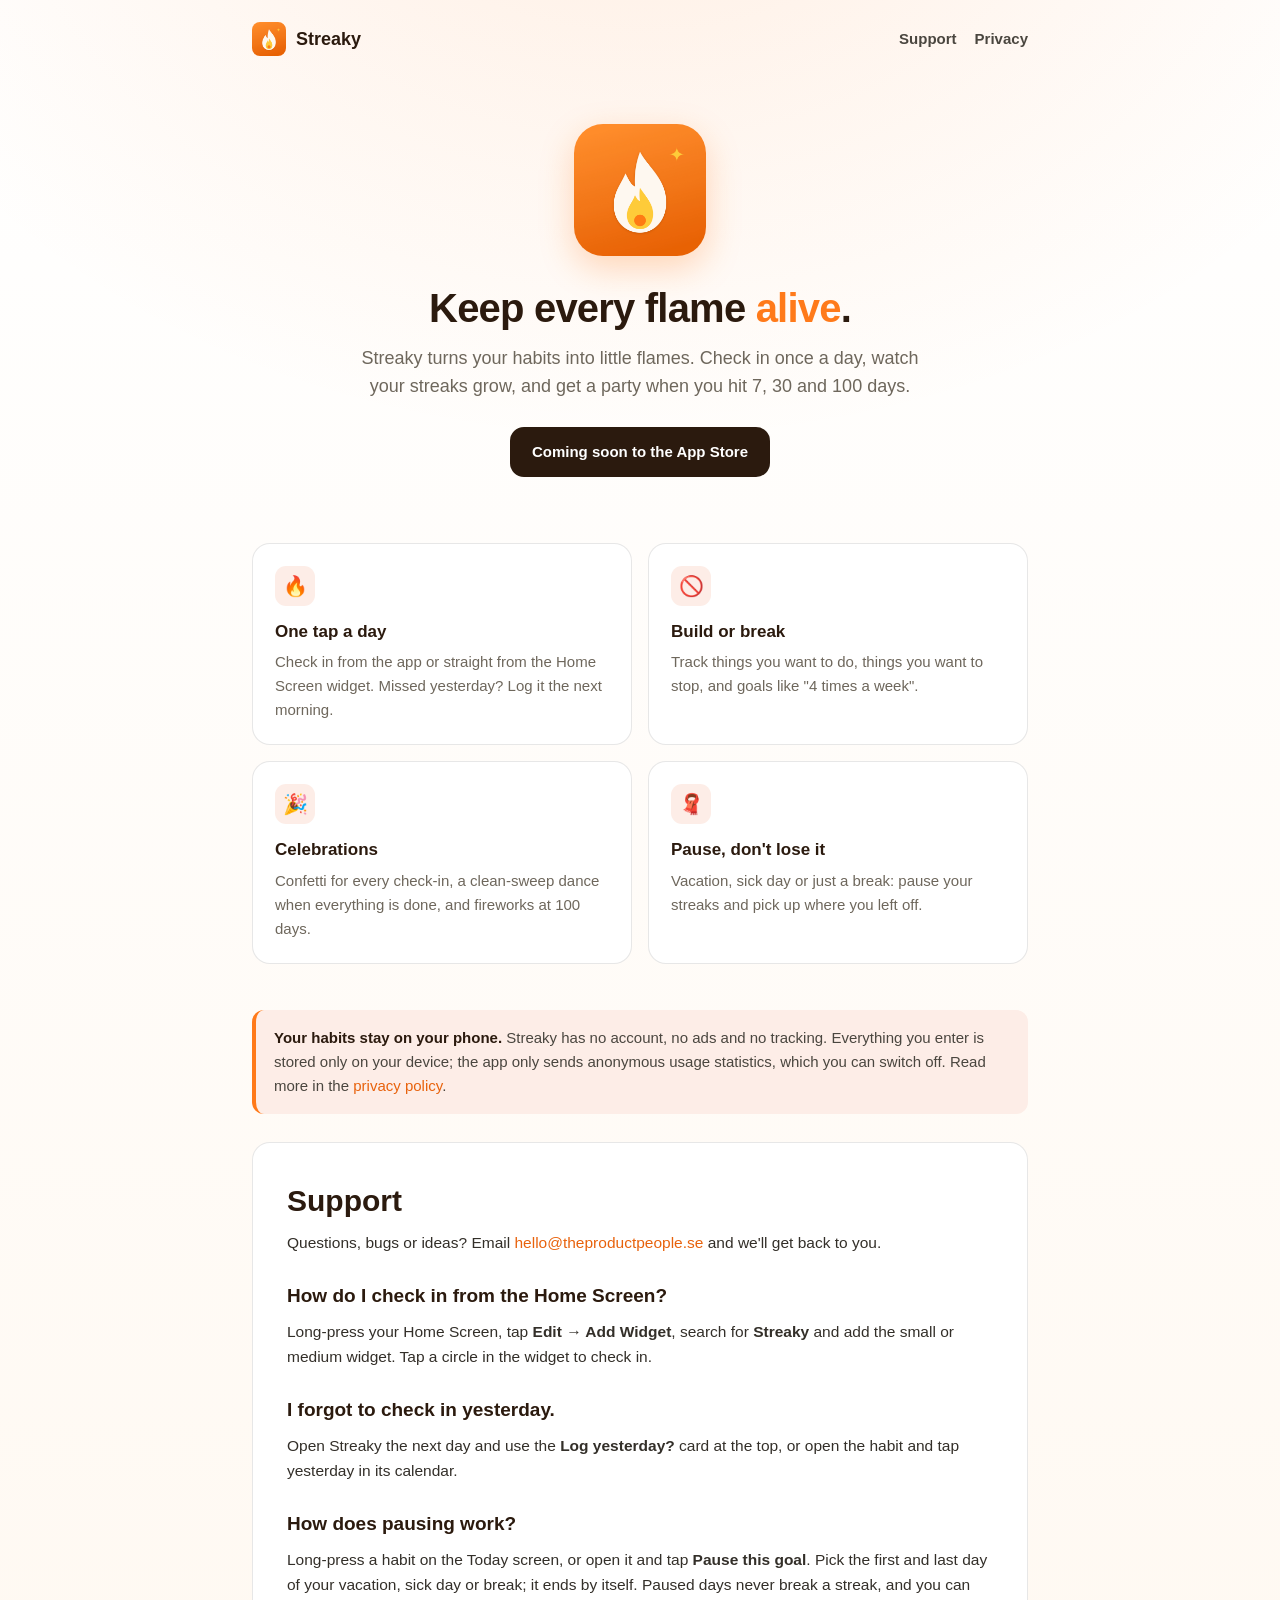
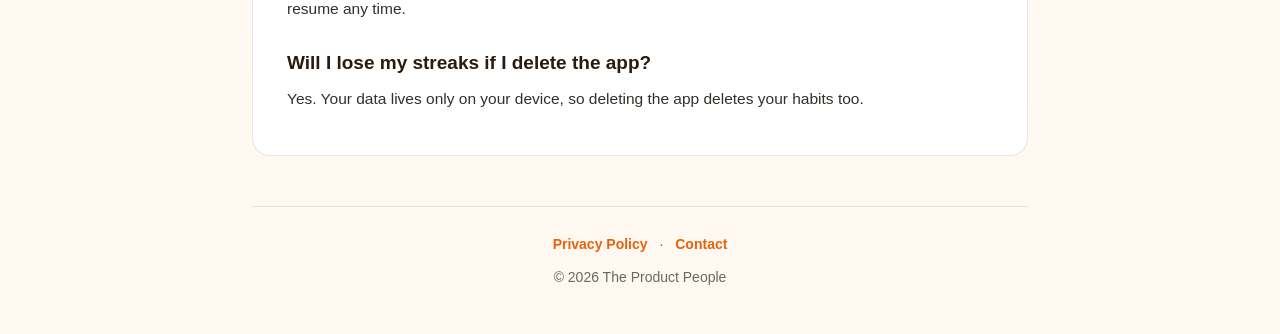
==== index.html @ 3d56a7f8 "Privacy policy 1.1: anonymous usage statistics (PostHog EU, opt-out); dated pauses in support FAQ" ====
<!DOCTYPE html>
<html lang="en">
<head>
<meta charset="UTF-8" />
<meta name="viewport" content="width=device-width, initial-scale=1.0" />
<title>Streaky — Getting stuff done!</title>
<meta name="description" content="Streaky is a cheerful habit tracker. Keep a flame alive for every habit, celebrate milestones, and pause without losing your streak." />
<link rel="stylesheet" href="styles.css" />
</head>
<body>
<div class="wrap">
  <header class="site">
    <div class="brand"><img src="assets/streaky-icon.png" alt="Streaky" />Streaky</div>
    <nav><a href="#support">Support</a><a href="privacy.html">Privacy</a></nav>
  </header>

  <section class="hero">
    <img class="logo" src="assets/streaky-icon.png" alt="Streaky app icon" />
    <h1>Keep every flame <span class="hero-accent">alive</span>.</h1>
    <p class="sub">Streaky turns your habits into little flames. Check in once a day, watch your streaks grow, and get a party when you hit 7, 30 and 100 days.</p>
    <div><span class="badge">Coming soon to the App Store</span></div>
  </section>

  <section class="features">
    <div class="card"><div class="ic">🔥</div><h3>One tap a day</h3><p>Check in from the app or straight from the Home Screen widget. Missed yesterday? Log it the next morning.</p></div>
    <div class="card"><div class="ic">🚫</div><h3>Build or break</h3><p>Track things you want to do, things you want to stop, and goals like "4 times a week".</p></div>
    <div class="card"><div class="ic">🎉</div><h3>Celebrations</h3><p>Confetti for every check-in, a clean-sweep dance when everything is done, and fireworks at 100 days.</p></div>
    <div class="card"><div class="ic">🧣</div><h3>Pause, don't lose it</h3><p>Vacation, sick day or just a break: pause your streaks and pick up where you left off.</p></div>
  </section>

  <div class="note">
    <b>Your habits stay on your phone.</b> Streaky has no account, no ads and no tracking. Everything you enter is stored only on your device; the app only sends anonymous usage statistics, which you can switch off. Read more in the <a href="privacy.html">privacy policy</a>.
  </div>

  <section class="doc" id="support">
    <h1>Support</h1>
    <p>Questions, bugs or ideas? Email <a href="mailto:hello@theproductpeople.se?subject=Streaky">hello@theproductpeople.se</a> and we'll get back to you.</p>
    <h2>How do I check in from the Home Screen?</h2>
    <p>Long-press your Home Screen, tap <b>Edit → Add Widget</b>, search for <b>Streaky</b> and add the small or medium widget. Tap a circle in the widget to check in.</p>
    <h2>I forgot to check in yesterday.</h2>
    <p>Open Streaky the next day and use the <b>Log yesterday?</b> card at the top, or open the habit and tap yesterday in its calendar.</p>
    <h2>How does pausing work?</h2>
    <p>Long-press a habit on the Today screen, or open it and tap <b>Pause this goal</b>. Pick the first and last day of your vacation, sick day or break; it ends by itself. Paused days never break a streak, and you can resume any time.</p>
    <h2>Will I lose my streaks if I delete the app?</h2>
    <p>Yes. Your data lives only on your device, so deleting the app deletes your habits too.</p>
  </section>

  <footer class="site">
    <div><a href="privacy.html">Privacy Policy</a> · <a href="mailto:hello@theproductpeople.se">Contact</a></div>
    <p style="margin-top:10px;">© 2026 The Product People</p>
  </footer>
</div>
</body>
</html>
---- styles.css ----
/* Streaky — landing + legal site. Brand palette from the app. */
:root{
  --ink:#2B1A0E; --ink-soft:#4A463F; --coral:#FF7A1A; --coral-deep:#E8620C;
  --coral-light:#FFC93C; --green:#2F8F63; --paper:#ffffff; --paper-2:#FFF8F0;
  --muted:#6E675C; --line:rgba(28,27,25,0.10);
}
*{margin:0;padding:0;box-sizing:border-box;}
html{scroll-behavior:smooth;}
body{
  font-family:-apple-system,BlinkMacSystemFont,"Segoe UI",Helvetica,Arial,sans-serif;
  color:var(--ink); line-height:1.6;
  background:
    radial-gradient(120% 60% at 50% -10%, rgba(255,122,26,0.13) 0%, rgba(255,122,26,0) 55%),
    linear-gradient(180deg,#ffffff 0%, var(--paper-2) 100%);
  -webkit-font-smoothing:antialiased;
}
.wrap{max-width:820px;margin:0 auto;padding:0 22px;}
a{color:var(--coral-deep);text-decoration:none;}
a:hover{text-decoration:underline;}

/* header */
header.site{display:flex;align-items:center;justify-content:space-between;padding:22px 0;}
.brand{display:flex;align-items:center;gap:10px;font-weight:800;color:var(--ink);font-size:18px;}
.brand img{width:34px;height:34px;border-radius:8px;}
nav a{margin-left:18px;font-weight:600;color:var(--ink-soft);font-size:15px;}

/* hero */
.hero{text-align:center;padding:46px 0 20px;}
.hero img.logo{width:132px;height:132px;border-radius:29px;margin-bottom:22px;
  box-shadow:0 12px 34px rgba(255,122,26,0.28);}
.hero h1{font-size:40px;line-height:1.1;letter-spacing:-0.02em;color:var(--ink);font-weight:800;}
.hero h1 .hero-accent{color:var(--coral);}
.hero p.sub{font-size:18px;color:var(--muted);margin-top:14px;max-width:560px;margin-left:auto;margin-right:auto;}
.badge{display:inline-block;margin-top:26px;padding:13px 22px;border-radius:14px;background:var(--ink);color:#fff;font-weight:700;font-size:15px;}

/* features */
.features{display:grid;grid-template-columns:1fr 1fr;gap:16px;margin:46px 0;}
.card{background:#fff;border:1px solid var(--line);border-radius:18px;padding:22px;}
.card .ic{width:40px;height:40px;border-radius:11px;display:flex;align-items:center;justify-content:center;font-size:20px;margin-bottom:12px;background:#FDEDE7;}
.card h3{font-size:17px;color:var(--ink);margin-bottom:5px;}
.card p{font-size:15px;color:var(--muted);}

/* callout */
.note{border-left:4px solid var(--coral);background:#FDEDE7;border-radius:12px;padding:16px 18px;margin:26px 0;font-size:15px;color:var(--ink-soft);}
.note b{color:var(--ink);}

/* legal doc */
.doc{background:#fff;border:1px solid var(--line);border-radius:18px;padding:34px;margin:28px 0 50px;}
.doc h1{font-size:30px;color:var(--ink);margin-bottom:6px;}
.doc .updated{color:var(--muted);font-size:14px;margin-bottom:22px;}
.doc h2{font-size:19px;color:var(--ink);margin:26px 0 8px;}
.doc p,.doc li{font-size:15.5px;color:#332F29;margin-bottom:10px;}
.doc ul{padding-left:20px;}
.doc .callout{border-left:4px solid var(--green);background:#EDF7F1;border-radius:10px;padding:14px 16px;margin:16px 0;color:#1C5C3E;}

/* footer */
footer.site{border-top:1px solid var(--line);padding:26px 0 46px;text-align:center;color:var(--muted);font-size:14px;}
footer.site a{margin:0 8px;font-weight:600;}

@media (max-width:640px){
  .features{grid-template-columns:1fr;}
  .hero h1{font-size:32px;}
}
@media (prefers-color-scheme:dark){
  :root{--paper-2:#1A1917;--ink:#F2EFE9;--ink-soft:#CFC8BC;--muted:#9A9287;--line:rgba(255,255,255,0.10);--coral-deep:#FF9270;}
  body{background:radial-gradient(120% 60% at 50% -10%, rgba(255,122,26,0.16) 0%, rgba(255,122,26,0) 55%),linear-gradient(180deg,#141312 0%, #1A1917 100%);}
  .card,.doc{background:#252320;}
  .card .ic{background:#3A302B;}
  .note{background:#33241F;color:#E8D8D0;}
  .brand,.hero h1,.card h3,.doc h1,.doc h2{color:#F2EFE9;}
  .doc p,.doc li{color:#DDD7CE;}
  .doc .callout{background:#15291F;color:#8FD9B2;}
}
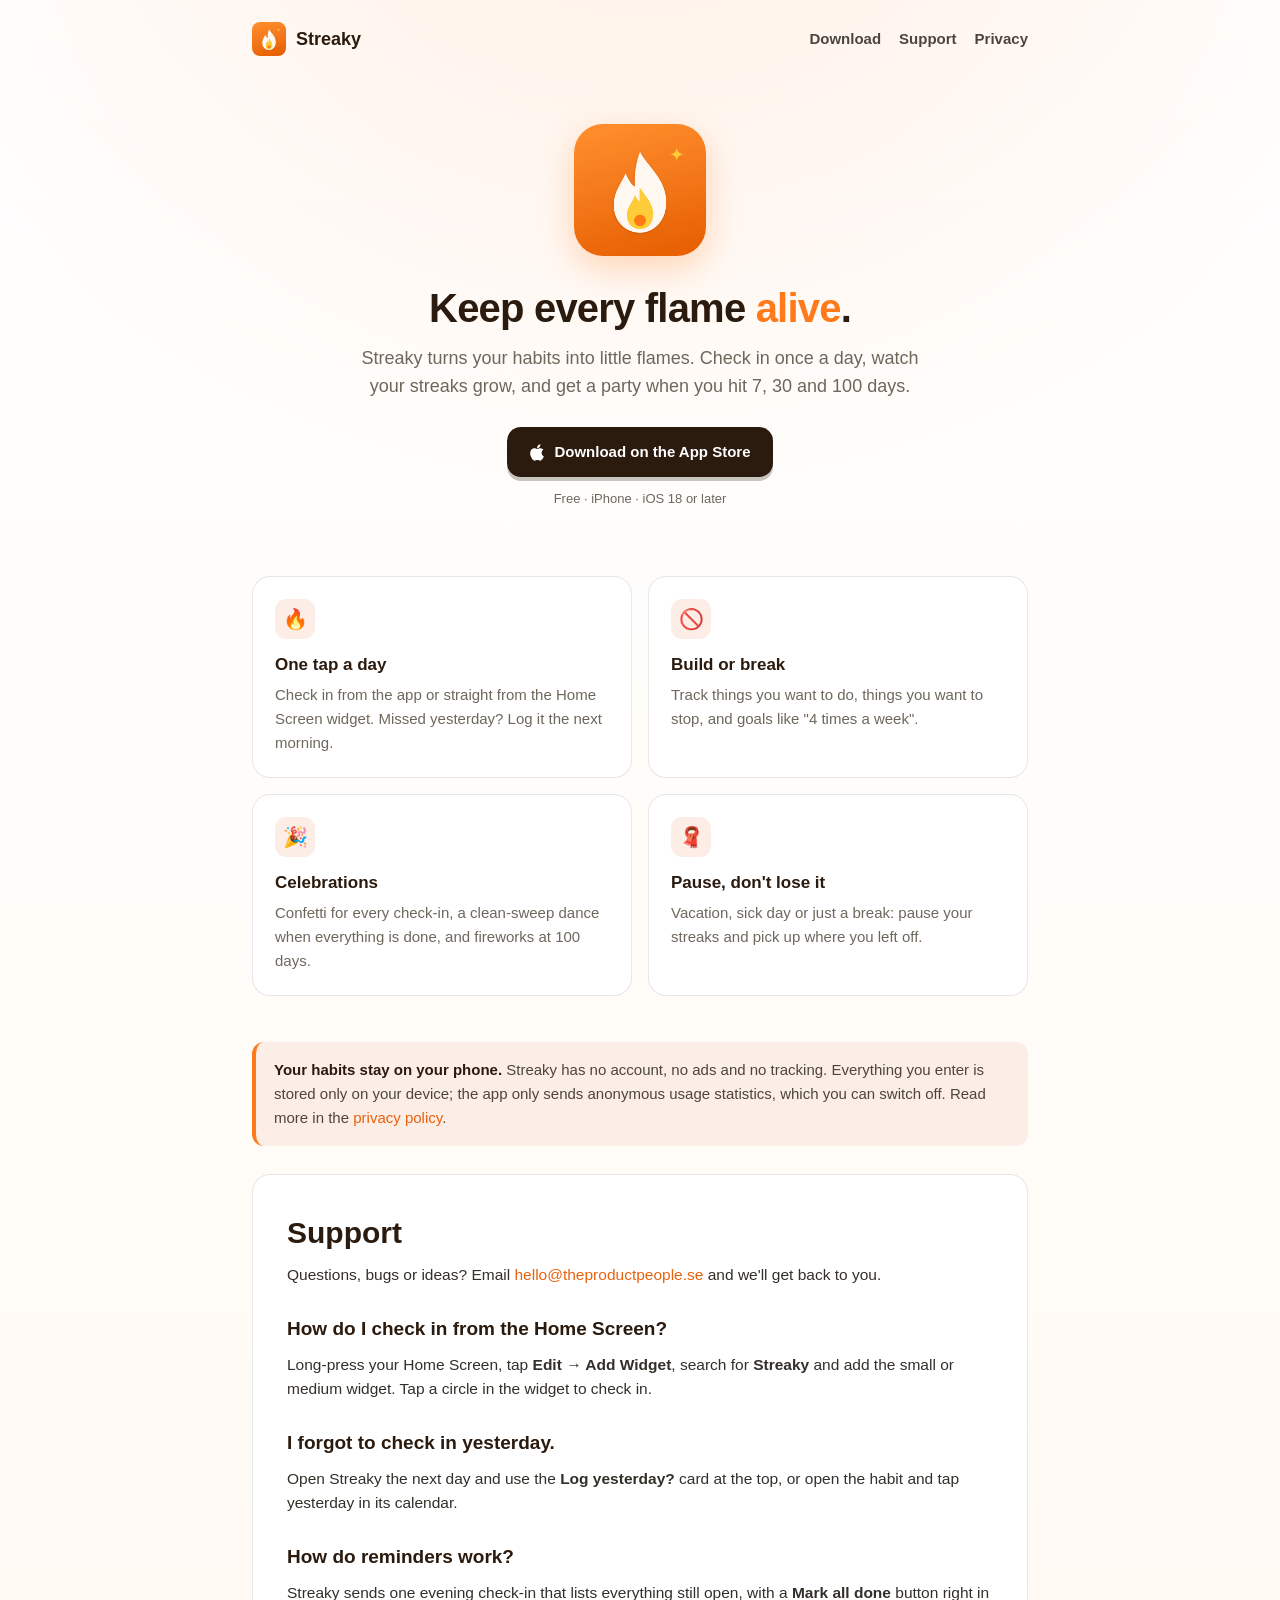
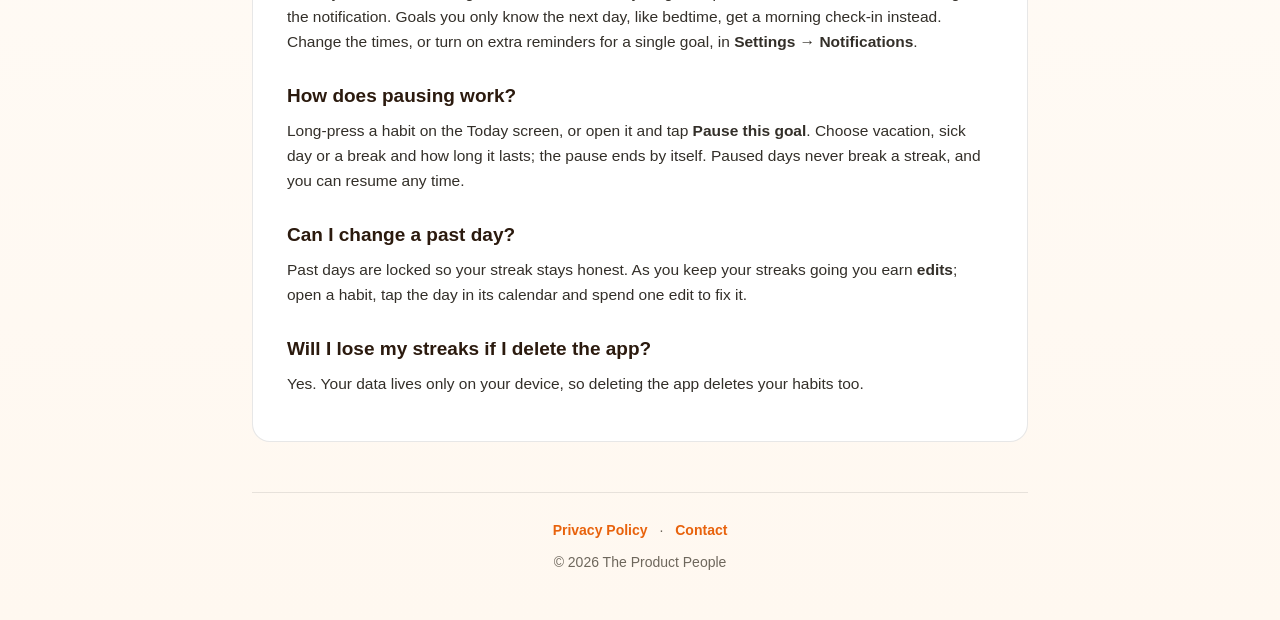
==== commit 5a13e582: "Streaky is live: App Store download button and smart banner; FAQ for reminders and past-day edits Co" ====
--- a/index.html
+++ b/index.html
@@ -5,20 +5,22 @@
 <meta name="viewport" content="width=device-width, initial-scale=1.0" />
 <title>Streaky — Getting stuff done!</title>
 <meta name="description" content="Streaky is a cheerful habit tracker. Keep a flame alive for every habit, celebrate milestones, and pause without losing your streak." />
+<meta name="apple-itunes-app" content="app-id=6815227488" />
 <link rel="stylesheet" href="styles.css" />
 </head>
 <body>
 <div class="wrap">
   <header class="site">
     <div class="brand"><img src="assets/streaky-icon.png" alt="Streaky" />Streaky</div>
-    <nav><a href="#support">Support</a><a href="privacy.html">Privacy</a></nav>
+    <nav><a href="https://apps.apple.com/app/id6815227488">Download</a><a href="#support">Support</a><a href="privacy.html">Privacy</a></nav>
   </header>
 
   <section class="hero">
     <img class="logo" src="assets/streaky-icon.png" alt="Streaky app icon" />
     <h1>Keep every flame <span class="hero-accent">alive</span>.</h1>
     <p class="sub">Streaky turns your habits into little flames. Check in once a day, watch your streaks grow, and get a party when you hit 7, 30 and 100 days.</p>
-    <div><span class="badge">Coming soon to the App Store</span></div>
+    <div><a class="badge" href="https://apps.apple.com/app/id6815227488"><span class="apple"></span>Download on the App Store</a></div>
+    <p class="fine">Free · iPhone · iOS 18 or later</p>
   </section>
 
   <section class="features">
@@ -39,8 +41,12 @@
     <p>Long-press your Home Screen, tap <b>Edit → Add Widget</b>, search for <b>Streaky</b> and add the small or medium widget. Tap a circle in the widget to check in.</p>
     <h2>I forgot to check in yesterday.</h2>
     <p>Open Streaky the next day and use the <b>Log yesterday?</b> card at the top, or open the habit and tap yesterday in its calendar.</p>
+    <h2>How do reminders work?</h2>
+    <p>Streaky sends one evening check-in that lists everything still open, with a <b>Mark all done</b> button right in the notification. Goals you only know the next day, like bedtime, get a morning check-in instead. Change the times, or turn on extra reminders for a single goal, in <b>Settings → Notifications</b>.</p>
     <h2>How does pausing work?</h2>
-    <p>Long-press a habit on the Today screen, or open it and tap <b>Pause this goal</b>. Pick the first and last day of your vacation, sick day or break; it ends by itself. Paused days never break a streak, and you can resume any time.</p>
+    <p>Long-press a habit on the Today screen, or open it and tap <b>Pause this goal</b>. Choose vacation, sick day or a break and how long it lasts; the pause ends by itself. Paused days never break a streak, and you can resume any time.</p>
+    <h2>Can I change a past day?</h2>
+    <p>Past days are locked so your streak stays honest. As you keep your streaks going you earn <b>edits</b>; open a habit, tap the day in its calendar and spend one edit to fix it.</p>
     <h2>Will I lose my streaks if I delete the app?</h2>
     <p>Yes. Your data lives only on your device, so deleting the app deletes your habits too.</p>
   </section>
--- a/styles.css
+++ b/styles.css
@@ -31,7 +31,11 @@
 .hero h1{font-size:40px;line-height:1.1;letter-spacing:-0.02em;color:var(--ink);font-weight:800;}
 .hero h1 .hero-accent{color:var(--coral);}
 .hero p.sub{font-size:18px;color:var(--muted);margin-top:14px;max-width:560px;margin-left:auto;margin-right:auto;}
-.badge{display:inline-block;margin-top:26px;padding:13px 22px;border-radius:14px;background:var(--ink);color:#fff;font-weight:700;font-size:15px;}
+.badge{display:inline-flex;align-items:center;gap:9px;margin-top:26px;padding:13px 22px;border-radius:14px;background:var(--ink);color:#fff;font-weight:700;font-size:15px;text-decoration:none;box-shadow:0 4px 0 rgba(43,26,14,.25);transition:transform .08s,box-shadow .08s;}
+a.badge:hover{color:#fff;transform:translateY(-1px);}
+a.badge:active{transform:translateY(4px);box-shadow:0 0 0 rgba(43,26,14,.25);}
+.badge .apple{width:16px;height:19px;background:#fff;-webkit-mask:url("data:image/svg+xml,%3Csvg xmlns='http://www.w3.org/2000/svg' viewBox='0 0 384 512'%3E%3Cpath d='M318.7 268.7c-.2-36.7 16.4-64.4 50-84.8-18.8-26.9-47.2-41.7-84.7-44.6-35.5-2.8-74.3 20.7-88.5 20.7-15 0-49.4-19.7-76.4-19.7C63.3 141.2 4 184.8 4 273.5q0 39.3 14.4 81.2c12.8 36.7 59 126.7 107.2 125.2 25.2-.6 43-17.9 75.8-17.9 31.8 0 48.3 17.9 76.4 17.9 48.6-.7 90.4-82.5 102.6-119.3-65.2-30.7-61.7-90-61.7-91.9zm-56.6-164.2c27.3-32.4 24.8-61.9 24-72.5-24.1 1.4-52 16.4-67.9 34.9-17.5 19.8-27.8 44.3-25.6 71.9 26.1 2 49.9-11.4 69.5-34.3z'/%3E%3C/svg%3E") center/contain no-repeat;mask:url("data:image/svg+xml,%3Csvg xmlns='http://www.w3.org/2000/svg' viewBox='0 0 384 512'%3E%3Cpath d='M318.7 268.7c-.2-36.7 16.4-64.4 50-84.8-18.8-26.9-47.2-41.7-84.7-44.6-35.5-2.8-74.3 20.7-88.5 20.7-15 0-49.4-19.7-76.4-19.7C63.3 141.2 4 184.8 4 273.5q0 39.3 14.4 81.2c12.8 36.7 59 126.7 107.2 125.2 25.2-.6 43-17.9 75.8-17.9 31.8 0 48.3 17.9 76.4 17.9 48.6-.7 90.4-82.5 102.6-119.3-65.2-30.7-61.7-90-61.7-91.9zm-56.6-164.2c27.3-32.4 24.8-61.9 24-72.5-24.1 1.4-52 16.4-67.9 34.9-17.5 19.8-27.8 44.3-25.6 71.9 26.1 2 49.9-11.4 69.5-34.3z'/%3E%3C/svg%3E") center/contain no-repeat;}
+.fine{margin-top:12px;font-size:13px;color:var(--muted, #8A7563);}
 
 /* features */
 .features{display:grid;grid-template-columns:1fr 1fr;gap:16px;margin:46px 0;}
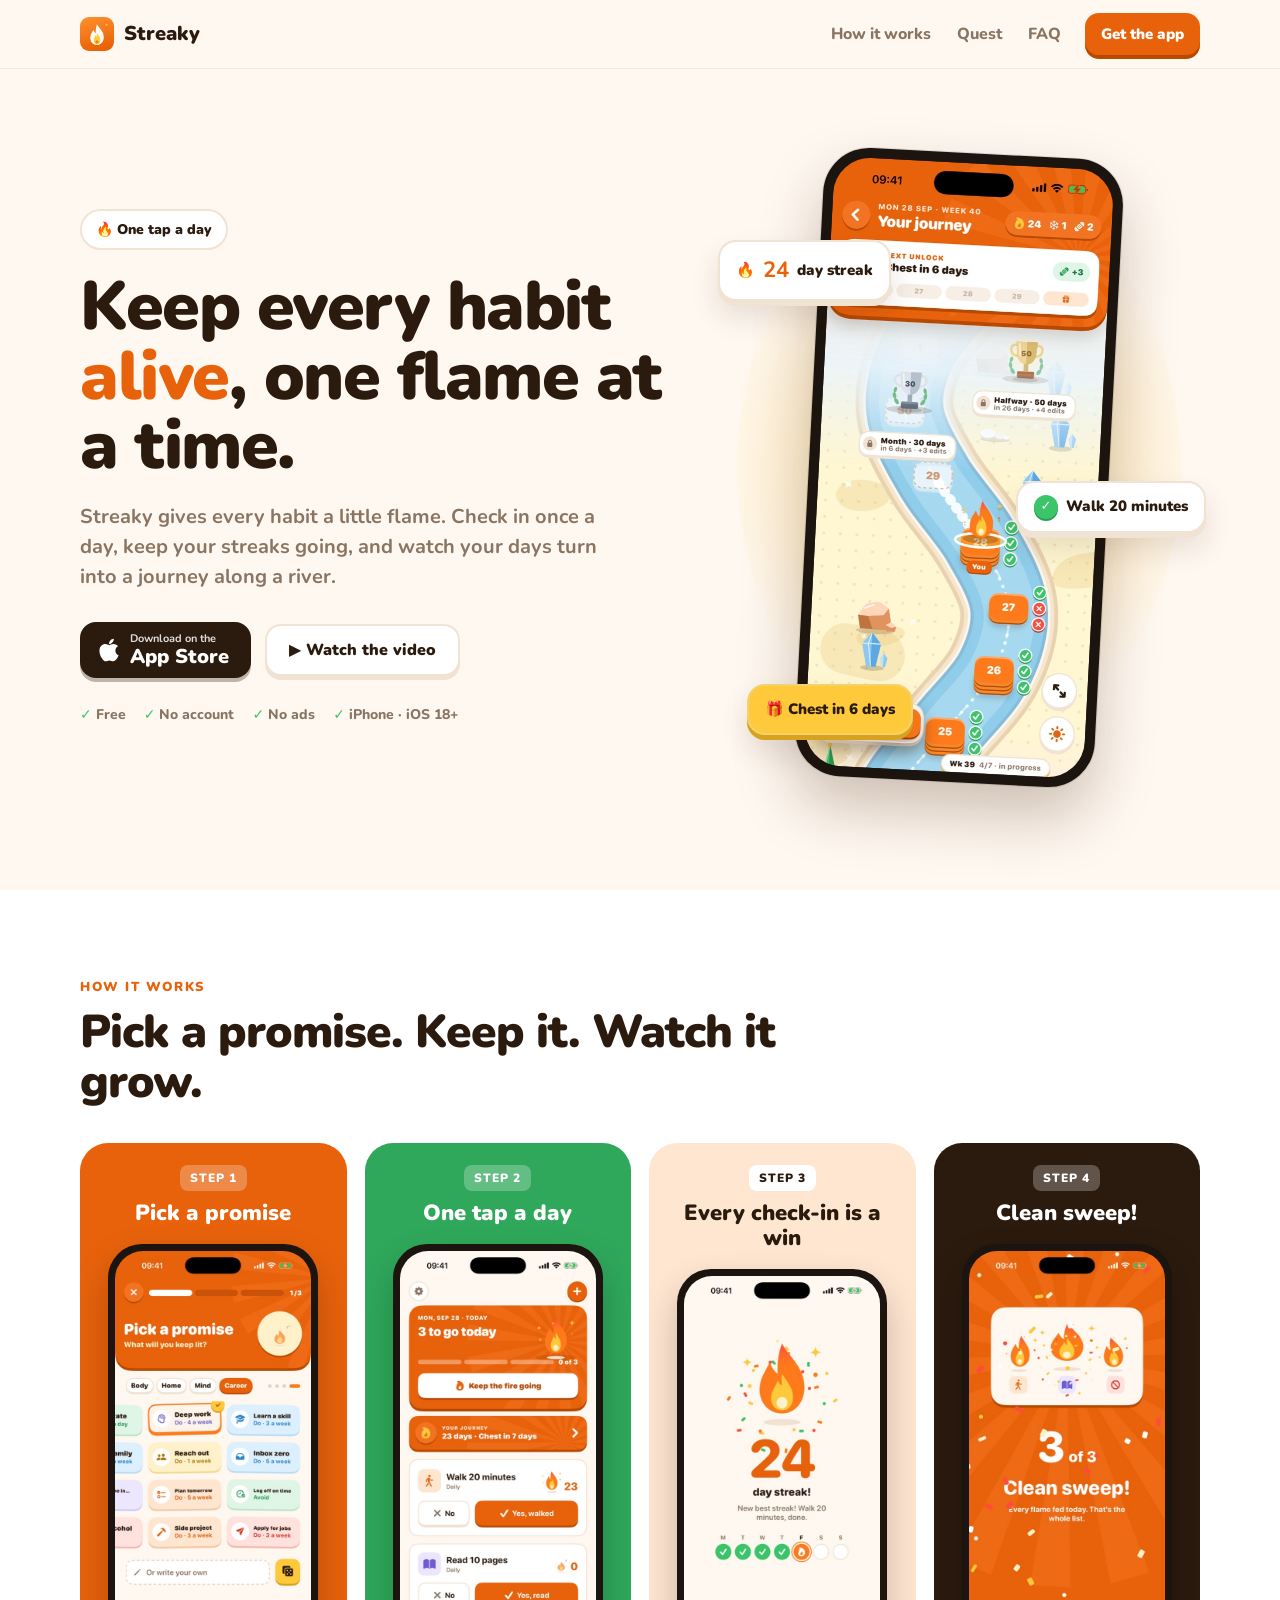
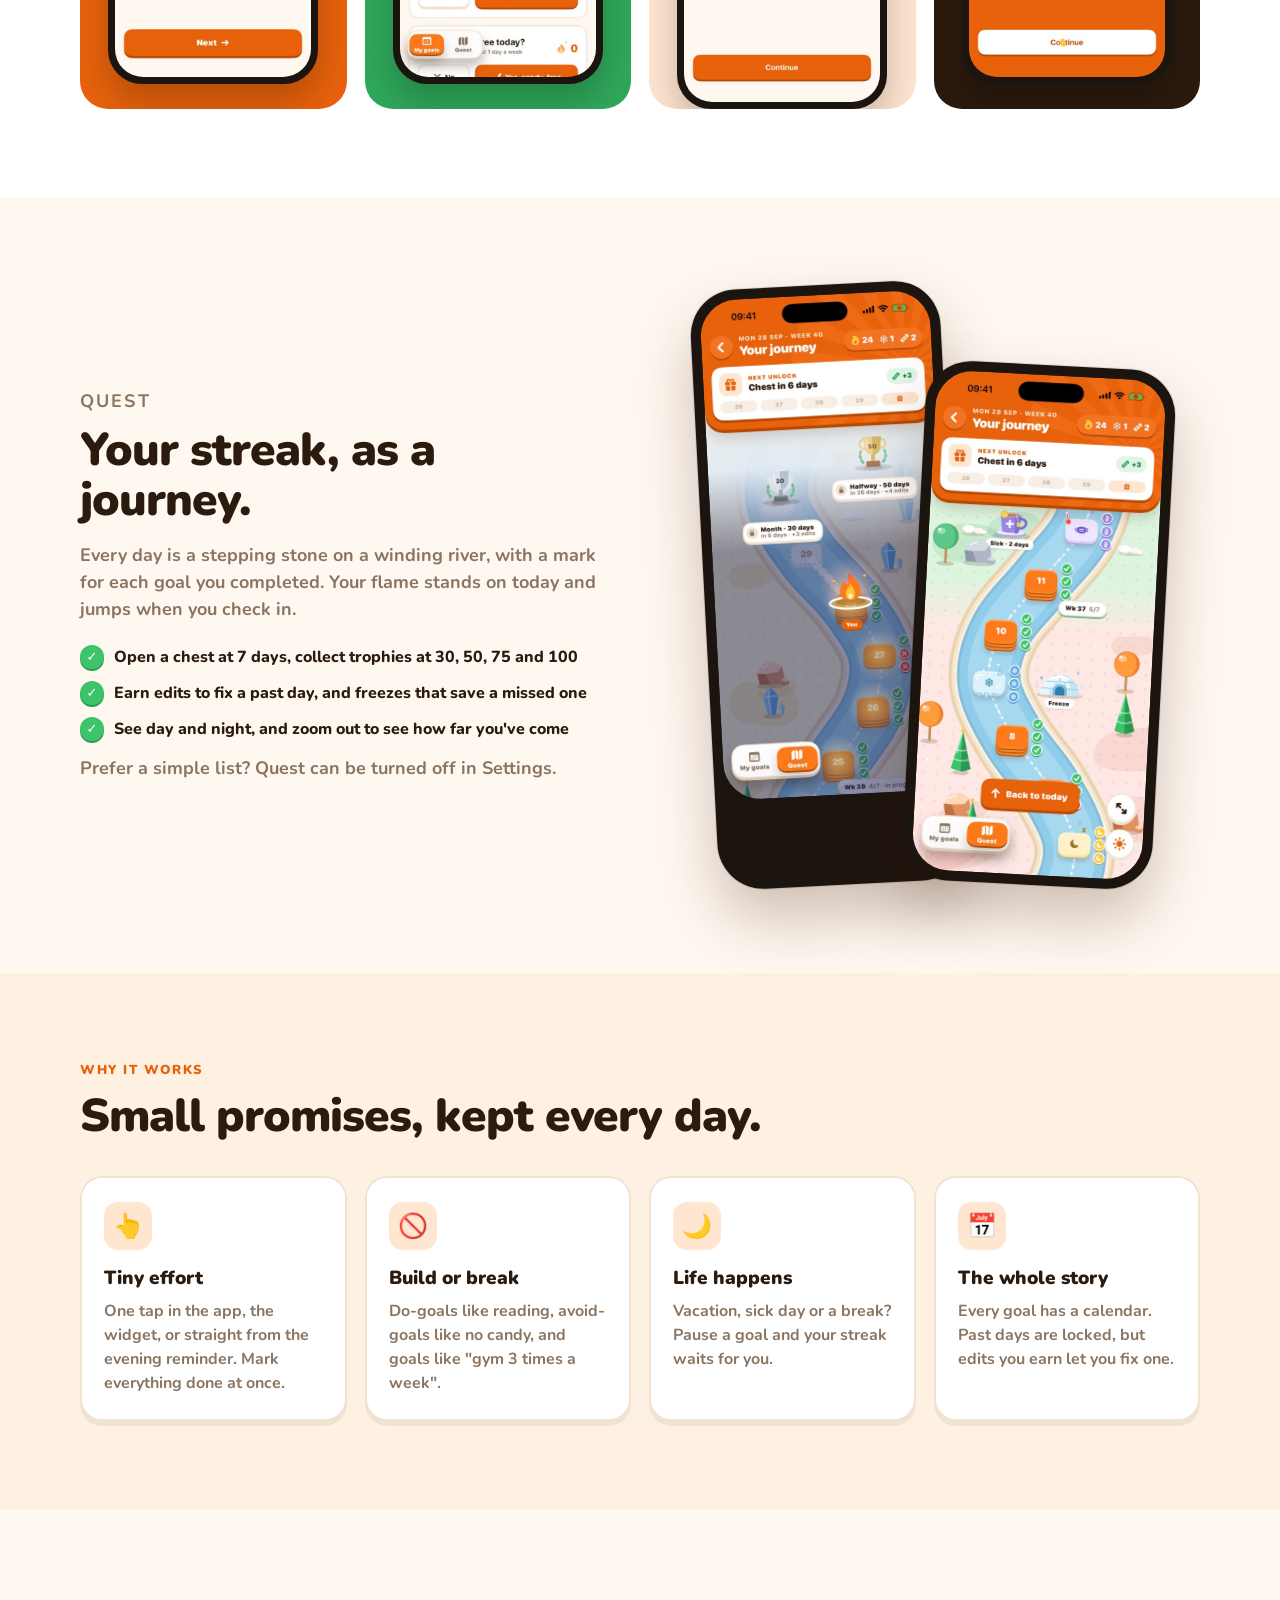
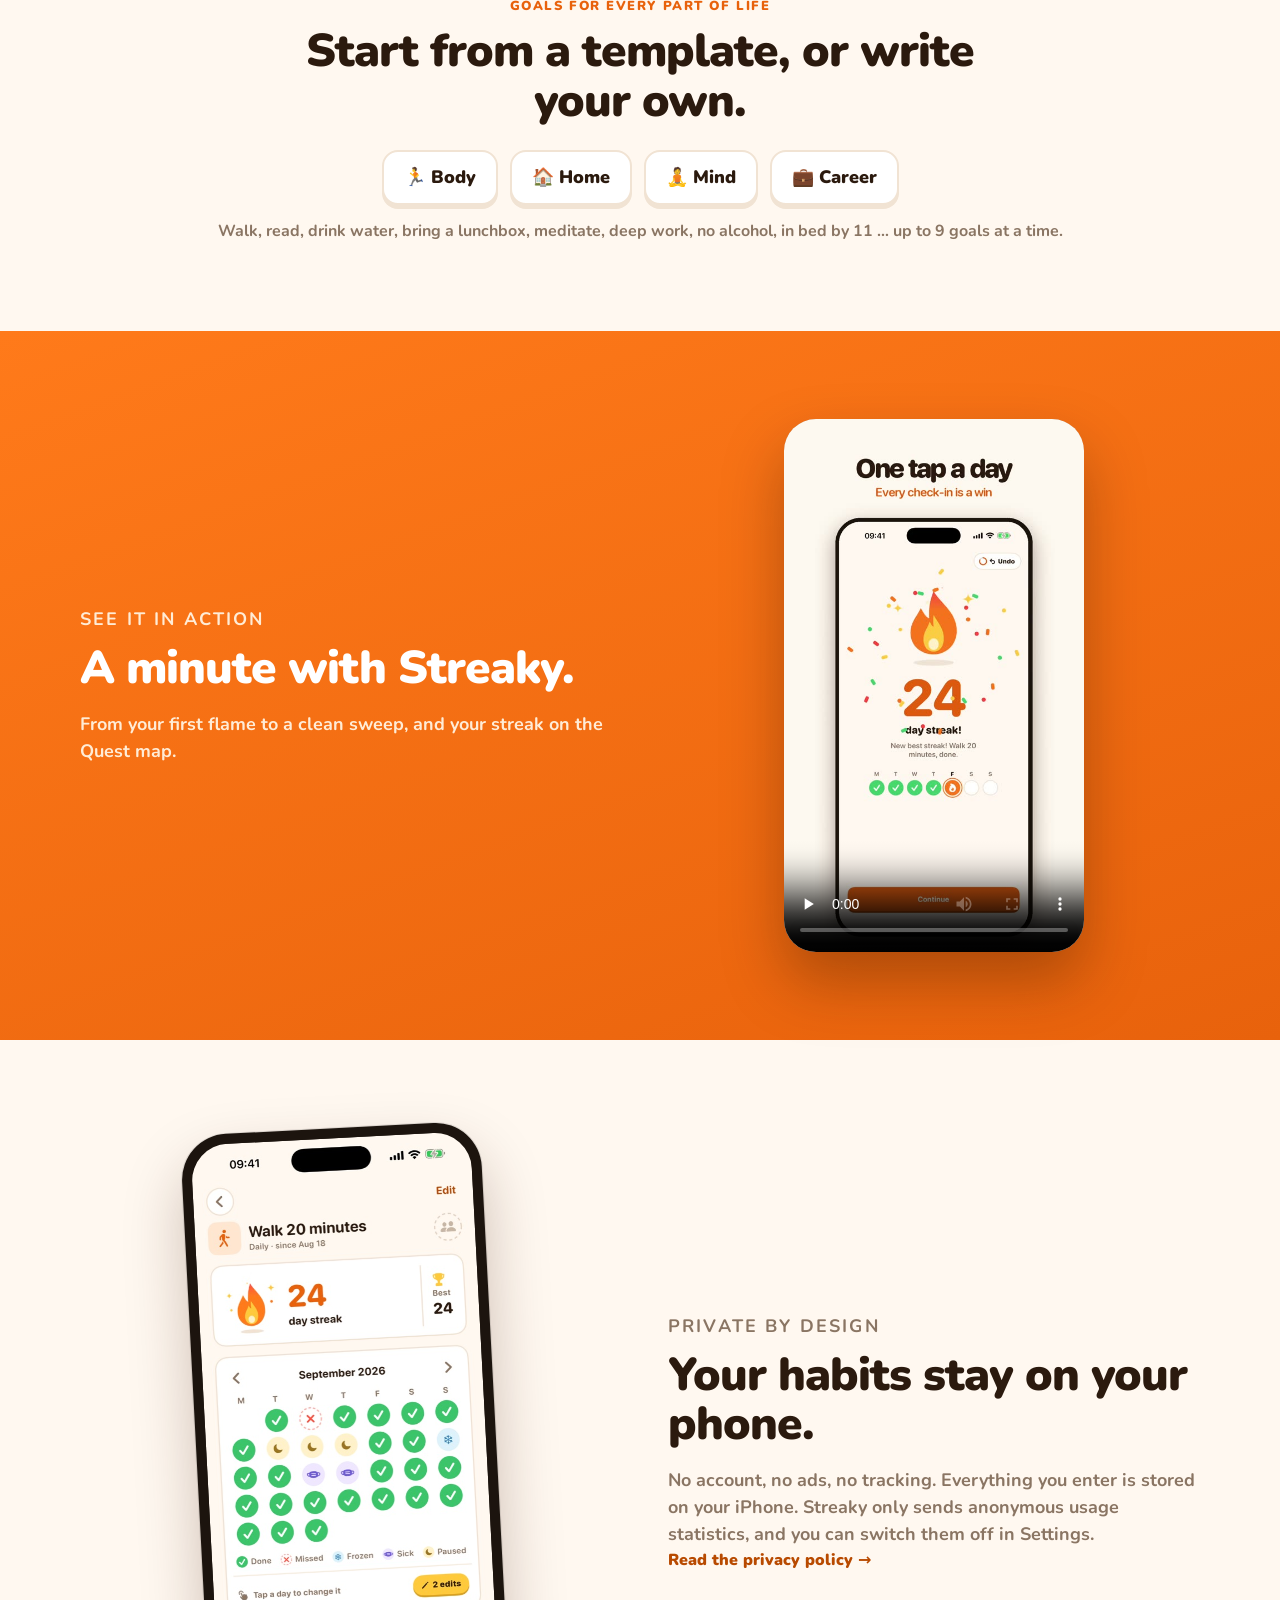
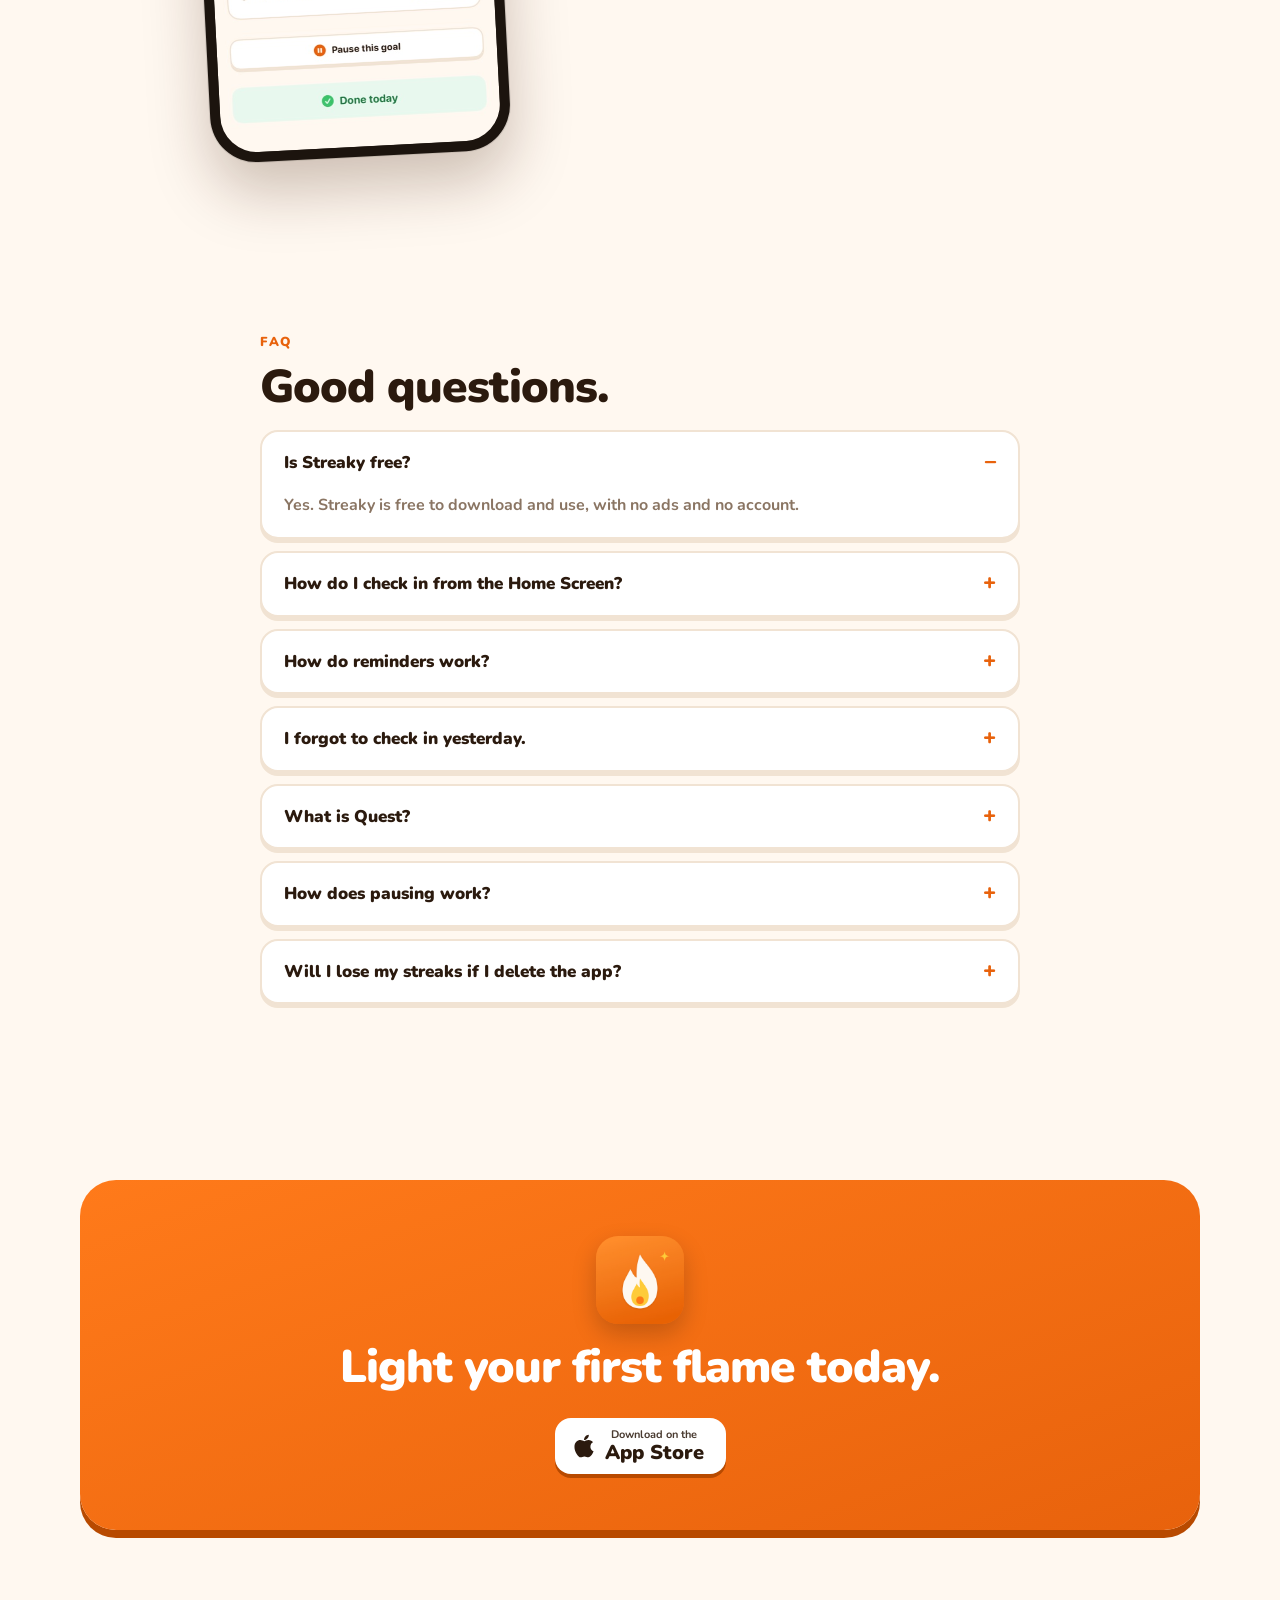
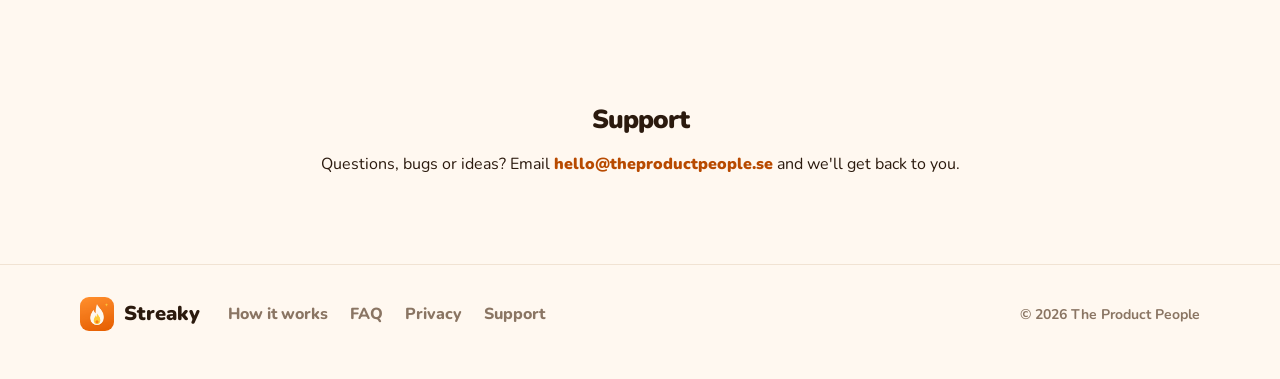
==== commit 1c41a321: "New landing page: hero, how it works, Quest, why, categories, video, FAQ, support Co-Authored-By: Cl" ====
--- a/index.html
+++ b/index.html
@@ -3,58 +3,196 @@
 <head>
 <meta charset="UTF-8" />
 <meta name="viewport" content="width=device-width, initial-scale=1.0" />
-<title>Streaky — Getting stuff done!</title>
-<meta name="description" content="Streaky is a cheerful habit tracker. Keep a flame alive for every habit, celebrate milestones, and pause without losing your streak." />
+<title>Streaky — Keep every flame alive</title>
+<meta name="description" content="Streaky is a cheerful habit tracker. Give every habit a little flame, check in once a day, and watch your streak grow into a quest." />
 <meta name="apple-itunes-app" content="app-id=6815227488" />
-<link rel="stylesheet" href="styles.css" />
+<meta property="og:title" content="Streaky — Keep every flame alive" />
+<meta property="og:description" content="Give every habit a little flame. One tap a day, and your streak becomes a quest." />
+<meta property="og:image" content="assets/shots/quest.jpg" />
+<link rel="icon" href="assets/streaky-icon.png" />
+<link rel="preconnect" href="https://fonts.googleapis.com" />
+<link rel="stylesheet" href="https://fonts.googleapis.com/css2?family=Nunito:wght@600;700;800;900&display=swap" />
+<link rel="stylesheet" href="landing.css" />
 </head>
 <body>
-<div class="wrap">
-  <header class="site">
-    <div class="brand"><img src="assets/streaky-icon.png" alt="Streaky" />Streaky</div>
-    <nav><a href="https://apps.apple.com/app/id6815227488">Download</a><a href="#support">Support</a><a href="privacy.html">Privacy</a></nav>
-  </header>
 
-  <section class="hero">
-    <img class="logo" src="assets/streaky-icon.png" alt="Streaky app icon" />
-    <h1>Keep every flame <span class="hero-accent">alive</span>.</h1>
-    <p class="sub">Streaky turns your habits into little flames. Check in once a day, watch your streaks grow, and get a party when you hit 7, 30 and 100 days.</p>
-    <div><a class="badge" href="https://apps.apple.com/app/id6815227488"><span class="apple"></span>Download on the App Store</a></div>
-    <p class="fine">Free · iPhone · iOS 18 or later</p>
+<header class="nav">
+  <div class="wrap nav-row">
+    <a class="brand" href="#top"><img src="assets/streaky-icon.png" alt="" />Streaky</a>
+    <nav class="links">
+      <a href="#how">How it works</a>
+      <a href="#quest">Quest</a>
+      <a href="#faq">FAQ</a>
+    </nav>
+    <a class="btn btn-small" href="https://apps.apple.com/app/id6815227488">Get the app</a>
+  </div>
+</header>
+
+<main id="top">
+
+  <!-- Hero -->
+  <section class="hero wrap">
+    <div class="hero-copy">
+      <span class="pill">🔥 One tap a day</span>
+      <h1>Keep every habit <span class="accent">alive</span>, one flame at a time.</h1>
+      <p class="lead">Streaky gives every habit a little flame. Check in once a day, keep your streaks going, and watch your days turn into a journey along a river.</p>
+      <div class="cta-row">
+        <a class="store" href="https://apps.apple.com/app/id6815227488" aria-label="Download on the App Store">
+          <span class="apple" aria-hidden="true"></span>
+          <span><small>Download on the</small>App Store</span>
+        </a>
+        <a class="btn btn-ghost" href="#video">▶ Watch the video</a>
+      </div>
+      <ul class="facts">
+        <li>Free</li><li>No account</li><li>No ads</li><li>iPhone · iOS 18+</li>
+      </ul>
+    </div>
+    <div class="hero-art">
+      <div class="phone tilt-r"><img src="assets/shots/quest.jpg" alt="The Quest map: every day is a stepping stone on a river" /></div>
+      <div class="float f1"><span class="fl">🔥</span><b>24</b> day streak</div>
+      <div class="float f2"><span class="dot ok">✓</span>Walk 20 minutes</div>
+      <div class="float f3">🎁 Chest in 6 days</div>
+    </div>
   </section>
 
-  <section class="features">
-    <div class="card"><div class="ic">🔥</div><h3>One tap a day</h3><p>Check in from the app or straight from the Home Screen widget. Missed yesterday? Log it the next morning.</p></div>
-    <div class="card"><div class="ic">🚫</div><h3>Build or break</h3><p>Track things you want to do, things you want to stop, and goals like "4 times a week".</p></div>
-    <div class="card"><div class="ic">🎉</div><h3>Celebrations</h3><p>Confetti for every check-in, a clean-sweep dance when everything is done, and fireworks at 100 days.</p></div>
-    <div class="card"><div class="ic">🧣</div><h3>Pause, don't lose it</h3><p>Vacation, sick day or just a break: pause your streaks and pick up where you left off.</p></div>
+  <!-- How it works -->
+  <section id="how" class="band">
+    <div class="wrap">
+      <p class="eyebrow">How it works</p>
+      <h2>Pick a promise. Keep it. Watch it grow.</h2>
+      <div class="cards4">
+        <article class="scard c-orange">
+          <span class="tag">Step 1</span>
+          <h3>Pick a promise</h3>
+          <div class="phone sm"><img src="assets/shots/create.jpg" alt="Creating a goal from templates" loading="lazy" /></div>
+        </article>
+        <article class="scard c-green">
+          <span class="tag">Step 2</span>
+          <h3>One tap a day</h3>
+          <div class="phone sm"><img src="assets/shots/home.jpg" alt="My goals with Yes and No buttons" loading="lazy" /></div>
+        </article>
+        <article class="scard c-cream">
+          <span class="tag">Step 3</span>
+          <h3>Every check-in is a win</h3>
+          <div class="phone sm"><img src="assets/shots/nice.jpg" alt="A 24-day streak celebration" loading="lazy" /></div>
+        </article>
+        <article class="scard c-ink">
+          <span class="tag">Step 4</span>
+          <h3>Clean sweep!</h3>
+          <div class="phone sm"><img src="assets/shots/sweep.jpg" alt="Clean sweep celebration when every goal is done" loading="lazy" /></div>
+        </article>
+      </div>
+    </div>
   </section>
 
-  <div class="note">
-    <b>Your habits stay on your phone.</b> Streaky has no account, no ads and no tracking. Everything you enter is stored only on your device; the app only sends anonymous usage statistics, which you can switch off. Read more in the <a href="privacy.html">privacy policy</a>.
-  </div>
-
-  <section class="doc" id="support">
-    <h1>Support</h1>
-    <p>Questions, bugs or ideas? Email <a href="mailto:hello@theproductpeople.se?subject=Streaky">hello@theproductpeople.se</a> and we'll get back to you.</p>
-    <h2>How do I check in from the Home Screen?</h2>
-    <p>Long-press your Home Screen, tap <b>Edit → Add Widget</b>, search for <b>Streaky</b> and add the small or medium widget. Tap a circle in the widget to check in.</p>
-    <h2>I forgot to check in yesterday.</h2>
-    <p>Open Streaky the next day and use the <b>Log yesterday?</b> card at the top, or open the habit and tap yesterday in its calendar.</p>
-    <h2>How do reminders work?</h2>
-    <p>Streaky sends one evening check-in that lists everything still open, with a <b>Mark all done</b> button right in the notification. Goals you only know the next day, like bedtime, get a morning check-in instead. Change the times, or turn on extra reminders for a single goal, in <b>Settings → Notifications</b>.</p>
-    <h2>How does pausing work?</h2>
-    <p>Long-press a habit on the Today screen, or open it and tap <b>Pause this goal</b>. Choose vacation, sick day or a break and how long it lasts; the pause ends by itself. Paused days never break a streak, and you can resume any time.</p>
-    <h2>Can I change a past day?</h2>
-    <p>Past days are locked so your streak stays honest. As you keep your streaks going you earn <b>edits</b>; open a habit, tap the day in its calendar and spend one edit to fix it.</p>
-    <h2>Will I lose my streaks if I delete the app?</h2>
-    <p>Yes. Your data lives only on your device, so deleting the app deletes your habits too.</p>
+  <!-- Quest -->
+  <section id="quest" class="wrap split">
+    <div class="split-copy">
+      <p class="eyebrow">Quest</p>
+      <h2>Your streak, as a journey.</h2>
+      <p>Every day is a stepping stone on a winding river, with a mark for each goal you completed. Your flame stands on today and jumps when you check in.</p>
+      <ul class="ticks">
+        <li>Open a chest at 7 days, collect trophies at 30, 50, 75 and 100</li>
+        <li>Earn edits to fix a past day, and freezes that save a missed one</li>
+        <li>See day and night, and zoom out to see how far you've come</li>
+      </ul>
+      <p class="muted">Prefer a simple list? Quest can be turned off in Settings.</p>
+    </div>
+    <div class="split-art duo">
+      <div class="phone tilt-l"><img src="assets/shots/night.jpg" alt="The Quest map at night with trophies on the horizon" loading="lazy" /></div>
+      <div class="phone tilt-r"><img src="assets/shots/rest.jpg" alt="Freeze, sick and pause days on the map" loading="lazy" /></div>
+    </div>
   </section>
 
-  <footer class="site">
-    <div><a href="privacy.html">Privacy Policy</a> · <a href="mailto:hello@theproductpeople.se">Contact</a></div>
-    <p style="margin-top:10px;">© 2026 The Product People</p>
-  </footer>
-</div>
+  <!-- Why -->
+  <section class="band band-cream">
+    <div class="wrap">
+      <p class="eyebrow">Why it works</p>
+      <h2>Small promises, kept every day.</h2>
+      <div class="why">
+        <div class="wcard"><div class="ic">👆</div><h3>Tiny effort</h3><p>One tap in the app, the widget, or straight from the evening reminder. Mark everything done at once.</p></div>
+        <div class="wcard"><div class="ic">🚫</div><h3>Build or break</h3><p>Do-goals like reading, avoid-goals like no candy, and goals like "gym 3 times a week".</p></div>
+        <div class="wcard"><div class="ic">🌙</div><h3>Life happens</h3><p>Vacation, sick day or a break? Pause a goal and your streak waits for you.</p></div>
+        <div class="wcard"><div class="ic">📅</div><h3>The whole story</h3><p>Every goal has a calendar. Past days are locked, but edits you earn let you fix one.</p></div>
+      </div>
+    </div>
+  </section>
+
+  <!-- Categories -->
+  <section class="wrap center">
+    <p class="eyebrow">Goals for every part of life</p>
+    <h2>Start from a template, or write your own.</h2>
+    <div class="chips">
+      <span class="chip">🏃 Body</span><span class="chip">🏠 Home</span><span class="chip">🧘 Mind</span><span class="chip">💼 Career</span>
+    </div>
+    <p class="muted">Walk, read, drink water, bring a lunchbox, meditate, deep work, no alcohol, in bed by 11 … up to 9 goals at a time.</p>
+  </section>
+
+  <!-- Video -->
+  <section id="video" class="band band-orange">
+    <div class="wrap split">
+      <div class="split-copy light">
+        <p class="eyebrow">See it in action</p>
+        <h2>A minute with Streaky.</h2>
+        <p>From your first flame to a clean sweep, and your streak on the Quest map.</p>
+      </div>
+      <div class="video-wrap">
+        <video src="assets/streaky-promo.mp4" poster="assets/promo-poster.jpg" controls playsinline preload="none"></video>
+      </div>
+    </div>
+  </section>
+
+  <!-- Detail -->
+  <section class="wrap split rev">
+    <div class="split-art">
+      <div class="phone tilt-l"><img src="assets/shots/detail.jpg" alt="A goal's calendar with done, frozen, sick and paused days" loading="lazy" /></div>
+    </div>
+    <div class="split-copy">
+      <p class="eyebrow">Private by design</p>
+      <h2>Your habits stay on your phone.</h2>
+      <p>No account, no ads, no tracking. Everything you enter is stored on your iPhone. Streaky only sends anonymous usage statistics, and you can switch them off in Settings.</p>
+      <a class="link" href="privacy.html">Read the privacy policy →</a>
+    </div>
+  </section>
+
+  <!-- FAQ -->
+  <section id="faq" class="wrap narrow">
+    <p class="eyebrow">FAQ</p>
+    <h2>Good questions.</h2>
+    <details open><summary>Is Streaky free?</summary><p>Yes. Streaky is free to download and use, with no ads and no account.</p></details>
+    <details><summary>How do I check in from the Home Screen?</summary><p>Long-press your Home Screen, tap <b>Edit → Add Widget</b>, search for <b>Streaky</b> and add the small or medium widget. Tap a circle in the widget to check in.</p></details>
+    <details><summary>How do reminders work?</summary><p>Streaky sends one evening check-in that lists everything still open, with a <b>Mark all done</b> button in the notification. Goals you only know the next day, like bedtime, get a morning check-in instead. Change the times in <b>Settings → Notifications</b>.</p></details>
+    <details><summary>I forgot to check in yesterday.</summary><p>Open Streaky and use the <b>Log yesterday?</b> card at the top. For older days, open the goal, tap the day in its calendar and spend an edit.</p></details>
+    <details><summary>What is Quest?</summary><p>A second view that shows your streak as a path of days along a river. Milestones give you edits and streak freezes. You can turn it off in <b>Settings → Quest</b>.</p></details>
+    <details><summary>How does pausing work?</summary><p>Long-press a goal, or open it and tap <b>Pause this goal</b>. Choose vacation, sick or a break and how long it lasts; the pause ends by itself. Paused days never break a streak.</p></details>
+    <details><summary>Will I lose my streaks if I delete the app?</summary><p>Yes. Your data lives only on your device, so deleting the app deletes your habits too.</p></details>
+  </section>
+
+  <!-- Final CTA -->
+  <section class="wrap">
+    <div class="final">
+      <img src="assets/streaky-icon.png" alt="" />
+      <h2>Light your first flame today.</h2>
+      <a class="store store-light" href="https://apps.apple.com/app/id6815227488" aria-label="Download on the App Store">
+        <span class="apple" aria-hidden="true"></span>
+        <span><small>Download on the</small>App Store</span>
+      </a>
+    </div>
+  </section>
+
+  <!-- Support -->
+  <section id="support" class="wrap narrow center">
+    <h2 class="h-small">Support</h2>
+    <p>Questions, bugs or ideas? Email <a class="link" href="mailto:hello@theproductpeople.se?subject=Streaky">hello@theproductpeople.se</a> and we'll get back to you.</p>
+  </section>
+</main>
+
+<footer class="foot">
+  <div class="wrap foot-row">
+    <a class="brand" href="#top"><img src="assets/streaky-icon.png" alt="" />Streaky</a>
+    <nav><a href="#how">How it works</a><a href="#faq">FAQ</a><a href="privacy.html">Privacy</a><a href="#support">Support</a></nav>
+    <p>© 2026 The Product People</p>
+  </div>
+</footer>
 </body>
 </html>
--- a/landing.css
+++ b/landing.css
@@ -0,0 +1,151 @@
+:root {
+  --flame: #FF7A1A; --deep: #E8620C; --edge: #B84A00; --sun: #FFC93C;
+  --cream: #FFF8F0; --peach: #FFE6D1; --ink: #2B1A0E; --muted: #8A7563; --line: #F1E3D3;
+  --green: #3CC46A; --green-edge: #2A9D55;
+}
+* { box-sizing: border-box; margin: 0; padding: 0; }
+html { scroll-behavior: smooth; }
+body { font-family: "SF Pro Rounded", ui-rounded, Nunito, system-ui, sans-serif; background: var(--cream); color: var(--ink);
+  -webkit-font-smoothing: antialiased; line-height: 1.5; overflow-x: hidden; }
+img { display: block; max-width: 100%; }
+a { color: inherit; text-decoration: none; }
+.wrap { width: min(1120px, 100% - 32px); margin-inline: auto; }
+.narrow { max-width: 760px; }
+.center { text-align: center; }
+section { padding: 88px 0; }
+h1 { font-size: clamp(40px, 6vw, 68px); line-height: 1.02; font-weight: 900; letter-spacing: -1.5px; }
+h2 { font-size: clamp(30px, 4vw, 46px); line-height: 1.08; font-weight: 900; letter-spacing: -1px; margin-bottom: 18px; }
+h3 { font-size: 19px; font-weight: 900; }
+.h-small { font-size: 26px; }
+.accent { color: var(--deep); }
+.eyebrow { font-size: 13px; font-weight: 900; letter-spacing: .12em; text-transform: uppercase; color: var(--deep); margin-bottom: 10px; }
+.muted { color: var(--muted); font-weight: 700; margin-top: 14px; }
+.link { color: var(--edge); font-weight: 900; }
+.link:hover { color: var(--deep); }
+
+/* nav */
+.nav { position: sticky; top: 0; z-index: 20; background: rgba(255, 248, 240, .86); backdrop-filter: blur(14px); border-bottom: 1px solid rgba(241, 227, 211, .7); }
+.nav-row { display: flex; align-items: center; gap: 24px; height: 68px; }
+.brand { display: flex; align-items: center; gap: 10px; font-weight: 900; font-size: 20px; }
+.brand img { width: 34px; height: 34px; border-radius: 9px; }
+.links { display: flex; gap: 26px; margin-left: auto; font-weight: 800; color: var(--muted); }
+.links a:hover { color: var(--ink); }
+
+/* buttons */
+.btn { display: inline-flex; align-items: center; gap: 8px; height: 52px; padding: 0 22px; border-radius: 16px; font-weight: 900; font-size: 16px;
+  background: var(--deep); color: #fff; box-shadow: 0 4px 0 var(--edge); transition: transform .08s, box-shadow .08s; }
+.btn:active { transform: translateY(4px); box-shadow: 0 0 0 var(--edge); }
+.btn-small { height: 42px; padding: 0 16px; border-radius: 14px; font-size: 15px; }
+.btn-ghost { background: #fff; color: var(--ink); border: 2px solid var(--line); box-shadow: 0 4px 0 var(--line); }
+.btn-ghost:active { box-shadow: 0 0 0 var(--line); }
+.store { display: inline-flex; align-items: center; gap: 10px; height: 56px; padding: 0 22px 0 18px; border-radius: 16px; background: var(--ink); color: #fff;
+  font-weight: 900; font-size: 20px; line-height: 1; box-shadow: 0 4px 0 rgba(43, 26, 14, .3); transition: transform .08s, box-shadow .08s; }
+.store small { display: block; font-size: 11px; font-weight: 700; opacity: .85; margin-bottom: 3px; }
+.store:active { transform: translateY(4px); box-shadow: none; }
+.store-light { background: #fff; color: var(--ink); box-shadow: 0 4px 0 var(--edge); }
+.store .apple { width: 22px; height: 26px; background: currentColor;
+  -webkit-mask: url("data:image/svg+xml,%3Csvg xmlns='http://www.w3.org/2000/svg' viewBox='0 0 384 512'%3E%3Cpath d='M318.7 268.7c-.2-36.7 16.4-64.4 50-84.8-18.8-26.9-47.2-41.7-84.7-44.6-35.5-2.8-74.3 20.7-88.5 20.7-15 0-49.4-19.7-76.4-19.7C63.3 141.2 4 184.8 4 273.5q0 39.3 14.4 81.2c12.8 36.7 59 126.7 107.2 125.2 25.2-.6 43-17.9 75.8-17.9 31.8 0 48.3 17.9 76.4 17.9 48.6-.7 90.4-82.5 102.6-119.3-65.2-30.7-61.7-90-61.7-91.9zm-56.6-164.2c27.3-32.4 24.8-61.9 24-72.5-24.1 1.4-52 16.4-67.9 34.9-17.5 19.8-27.8 44.3-25.6 71.9 26.1 2 49.9-11.4 69.5-34.3z'/%3E%3C/svg%3E") center/contain no-repeat;
+  mask: url("data:image/svg+xml,%3Csvg xmlns='http://www.w3.org/2000/svg' viewBox='0 0 384 512'%3E%3Cpath d='M318.7 268.7c-.2-36.7 16.4-64.4 50-84.8-18.8-26.9-47.2-41.7-84.7-44.6-35.5-2.8-74.3 20.7-88.5 20.7-15 0-49.4-19.7-76.4-19.7C63.3 141.2 4 184.8 4 273.5q0 39.3 14.4 81.2c12.8 36.7 59 126.7 107.2 125.2 25.2-.6 43-17.9 75.8-17.9 31.8 0 48.3 17.9 76.4 17.9 48.6-.7 90.4-82.5 102.6-119.3-65.2-30.7-61.7-90-61.7-91.9zm-56.6-164.2c27.3-32.4 24.8-61.9 24-72.5-24.1 1.4-52 16.4-67.9 34.9-17.5 19.8-27.8 44.3-25.6 71.9 26.1 2 49.9-11.4 69.5-34.3z'/%3E%3C/svg%3E") center/contain no-repeat; }
+
+/* hero */
+.hero { display: grid; grid-template-columns: 1.1fr .9fr; gap: 48px; align-items: center; padding: 64px 0 88px; }
+.pill { display: inline-block; padding: 8px 14px; border-radius: 999px; background: #fff; border: 2px solid var(--line); font-weight: 900; font-size: 14px; margin-bottom: 22px; }
+.lead { font-size: 20px; color: var(--muted); font-weight: 700; margin: 22px 0 30px; max-width: 540px; }
+.cta-row { display: flex; flex-wrap: wrap; gap: 14px; align-items: center; }
+.facts { display: flex; flex-wrap: wrap; gap: 8px 18px; list-style: none; margin-top: 26px; font-weight: 800; font-size: 14px; color: var(--muted); }
+.facts li::before { content: "✓ "; color: var(--green); font-weight: 900; }
+.hero-art { position: relative; display: flex; justify-content: center; padding: 20px 0; }
+.hero-art::before { content: ""; position: absolute; inset: 6% 4%; border-radius: 50%; background: radial-gradient(circle, #FFE3A0 0%, rgba(255, 227, 160, 0) 70%); }
+
+.phone { position: relative; width: 300px; border-radius: 46px; padding: 10px; background: #1c140e; box-shadow: 0 30px 60px rgba(60, 25, 0, .25), 0 0 0 1px rgba(0, 0, 0, .1); }
+.phone img { border-radius: 37px; width: 100%; }
+.phone.sm { width: 100%; max-width: 210px; border-radius: 34px; padding: 7px; margin: 18px auto 0; box-shadow: 0 18px 36px rgba(0, 0, 0, .22); }
+.phone.sm img { border-radius: 28px; }
+.tilt-r { transform: rotate(3deg); }
+.tilt-l { transform: rotate(-3deg); }
+.float { position: absolute; z-index: 2; display: flex; align-items: center; gap: 8px; padding: 12px 16px; border-radius: 18px; background: #fff; font-weight: 900; font-size: 15px;
+  box-shadow: 0 5px 0 var(--line), 0 16px 30px rgba(60, 25, 0, .12); border: 2px solid var(--line); animation: bob 3.2s ease-in-out infinite; }
+.float b { font-size: 22px; color: var(--deep); }
+.f1 { left: 0; top: 16%; }
+.f2 { right: -6px; top: 52%; animation-delay: -1.1s; }
+.f3 { left: 6%; bottom: 10%; animation-delay: -2.2s; background: var(--sun); border-color: #F2D26B; box-shadow: 0 5px 0 #D9A21E, 0 16px 30px rgba(60, 25, 0, .12); }
+.dot { display: inline-grid; place-items: center; width: 24px; height: 24px; border-radius: 50%; color: #fff; font-size: 13px; }
+.dot.ok { background: var(--green); box-shadow: 0 2px 0 var(--green-edge); }
+@keyframes bob { 50% { transform: translateY(-8px); } }
+
+/* bands */
+.band { background: #fff; }
+.band-cream { background: #FFF1E2; }
+.band-orange { background: linear-gradient(160deg, var(--flame), var(--deep)); color: #fff; }
+.band h2, .center h2 { max-width: 760px; }
+.center h2 { margin-inline: auto; }
+
+.cards4 { display: grid; grid-template-columns: repeat(4, 1fr); gap: 18px; margin-top: 36px; }
+.scard { border-radius: 28px; padding: 22px 16px 0; overflow: hidden; text-align: center; min-height: 470px; }
+.scard h3 { font-size: 22px; line-height: 1.15; margin-top: 10px; }
+.scard .tag { display: inline-block; padding: 4px 10px; border-radius: 8px; font-size: 12px; font-weight: 900; letter-spacing: .08em; text-transform: uppercase; background: rgba(255, 255, 255, .25); }
+.c-orange { background: var(--deep); color: #fff; }
+.c-green { background: #2FA85B; color: #fff; }
+.c-cream { background: var(--peach); color: var(--ink); }
+.c-cream .tag { background: #fff; }
+.c-ink { background: var(--ink); color: #fff; }
+
+.split { display: grid; grid-template-columns: 1fr 1fr; gap: 56px; align-items: center; }
+.split.rev .split-art { order: -1; }
+.split-copy p { font-size: 18px; color: var(--muted); font-weight: 700; }
+.split-copy.light .eyebrow, .split-copy.light p { color: #FFECD6; }
+.split-art { display: flex; justify-content: center; }
+.split-art.duo { gap: 0; }
+.split-art.duo .phone { width: 250px; }
+.split-art.duo .phone + .phone { margin-left: -40px; margin-top: 80px; }
+.ticks { list-style: none; margin-top: 22px; display: grid; gap: 12px; }
+.ticks li { position: relative; padding-left: 34px; font-weight: 800; }
+.ticks li::before { content: "✓"; position: absolute; left: 0; top: 0; width: 24px; height: 24px; border-radius: 50%; background: var(--green); color: #fff;
+  display: grid; place-items: center; font-size: 13px; box-shadow: 0 2px 0 var(--green-edge); }
+
+.why { display: grid; grid-template-columns: repeat(4, 1fr); gap: 18px; margin-top: 36px; }
+.wcard { background: #fff; border: 2px solid var(--line); box-shadow: 0 5px 0 var(--line); border-radius: 22px; padding: 24px 22px; }
+.wcard .ic { width: 48px; height: 48px; border-radius: 14px; background: var(--peach); display: grid; place-items: center; font-size: 24px; margin-bottom: 14px; }
+.wcard p { color: var(--muted); font-weight: 700; margin-top: 6px; }
+
+.chips { display: flex; flex-wrap: wrap; gap: 12px; justify-content: center; margin-top: 24px; }
+.chip { padding: 12px 20px; border-radius: 16px; background: #fff; border: 2px solid var(--line); box-shadow: 0 4px 0 var(--line); font-weight: 900; font-size: 18px; }
+
+.video-wrap { display: flex; justify-content: center; }
+.video-wrap video { width: 300px; aspect-ratio: 9 / 16; border-radius: 32px; background: var(--edge); box-shadow: 0 30px 60px rgba(60, 25, 0, .35); }
+
+details { background: #fff; border: 2px solid var(--line); border-radius: 18px; margin-top: 12px; box-shadow: 0 4px 0 var(--line); }
+summary { cursor: pointer; list-style: none; padding: 18px 22px; font-weight: 900; font-size: 17px; display: flex; justify-content: space-between; gap: 12px; }
+summary::-webkit-details-marker { display: none; }
+summary::after { content: "+"; color: var(--deep); font-size: 22px; line-height: 1; }
+details[open] summary::after { content: "–"; }
+details p { padding: 0 22px 20px; color: var(--muted); font-weight: 700; }
+
+.final { text-align: center; border-radius: 36px; padding: 56px 24px; background: linear-gradient(160deg, var(--flame), var(--deep)); color: #fff; box-shadow: 0 8px 0 var(--edge); }
+.final img { width: 88px; height: 88px; border-radius: 22px; margin: 0 auto 18px; box-shadow: 0 10px 24px rgba(0, 0, 0, .2); }
+.final h2 { margin-bottom: 26px; }
+
+.foot { border-top: 1px solid var(--line); padding: 32px 0 48px; }
+.foot-row { display: flex; flex-wrap: wrap; align-items: center; gap: 18px 28px; }
+.foot nav { display: flex; gap: 22px; font-weight: 800; color: var(--muted); }
+.foot p { margin-left: auto; color: var(--muted); font-weight: 700; font-size: 14px; }
+
+@media (max-width: 900px) {
+  section { padding: 64px 0; }
+  .hero, .split { grid-template-columns: 1fr; }
+  .hero { padding-top: 36px; gap: 20px; }
+  .split.rev .split-art { order: 0; }
+  .cards4, .why { grid-template-columns: 1fr 1fr; }
+  .links { display: none; }
+  .nav-row .btn-small { margin-left: auto; }
+}
+@media (max-width: 520px) {
+  .cards4, .why { grid-template-columns: 1fr; }
+  .phone { width: 250px; }
+  .split-art.duo .phone { width: 190px; }
+  .float { font-size: 13px; padding: 9px 12px; }
+  .float b { font-size: 18px; }
+  .f2 { right: 0; }
+  .foot p { margin-left: 0; }
+}
+@media (prefers-reduced-motion: reduce) { .float { animation: none; } html { scroll-behavior: auto; } }
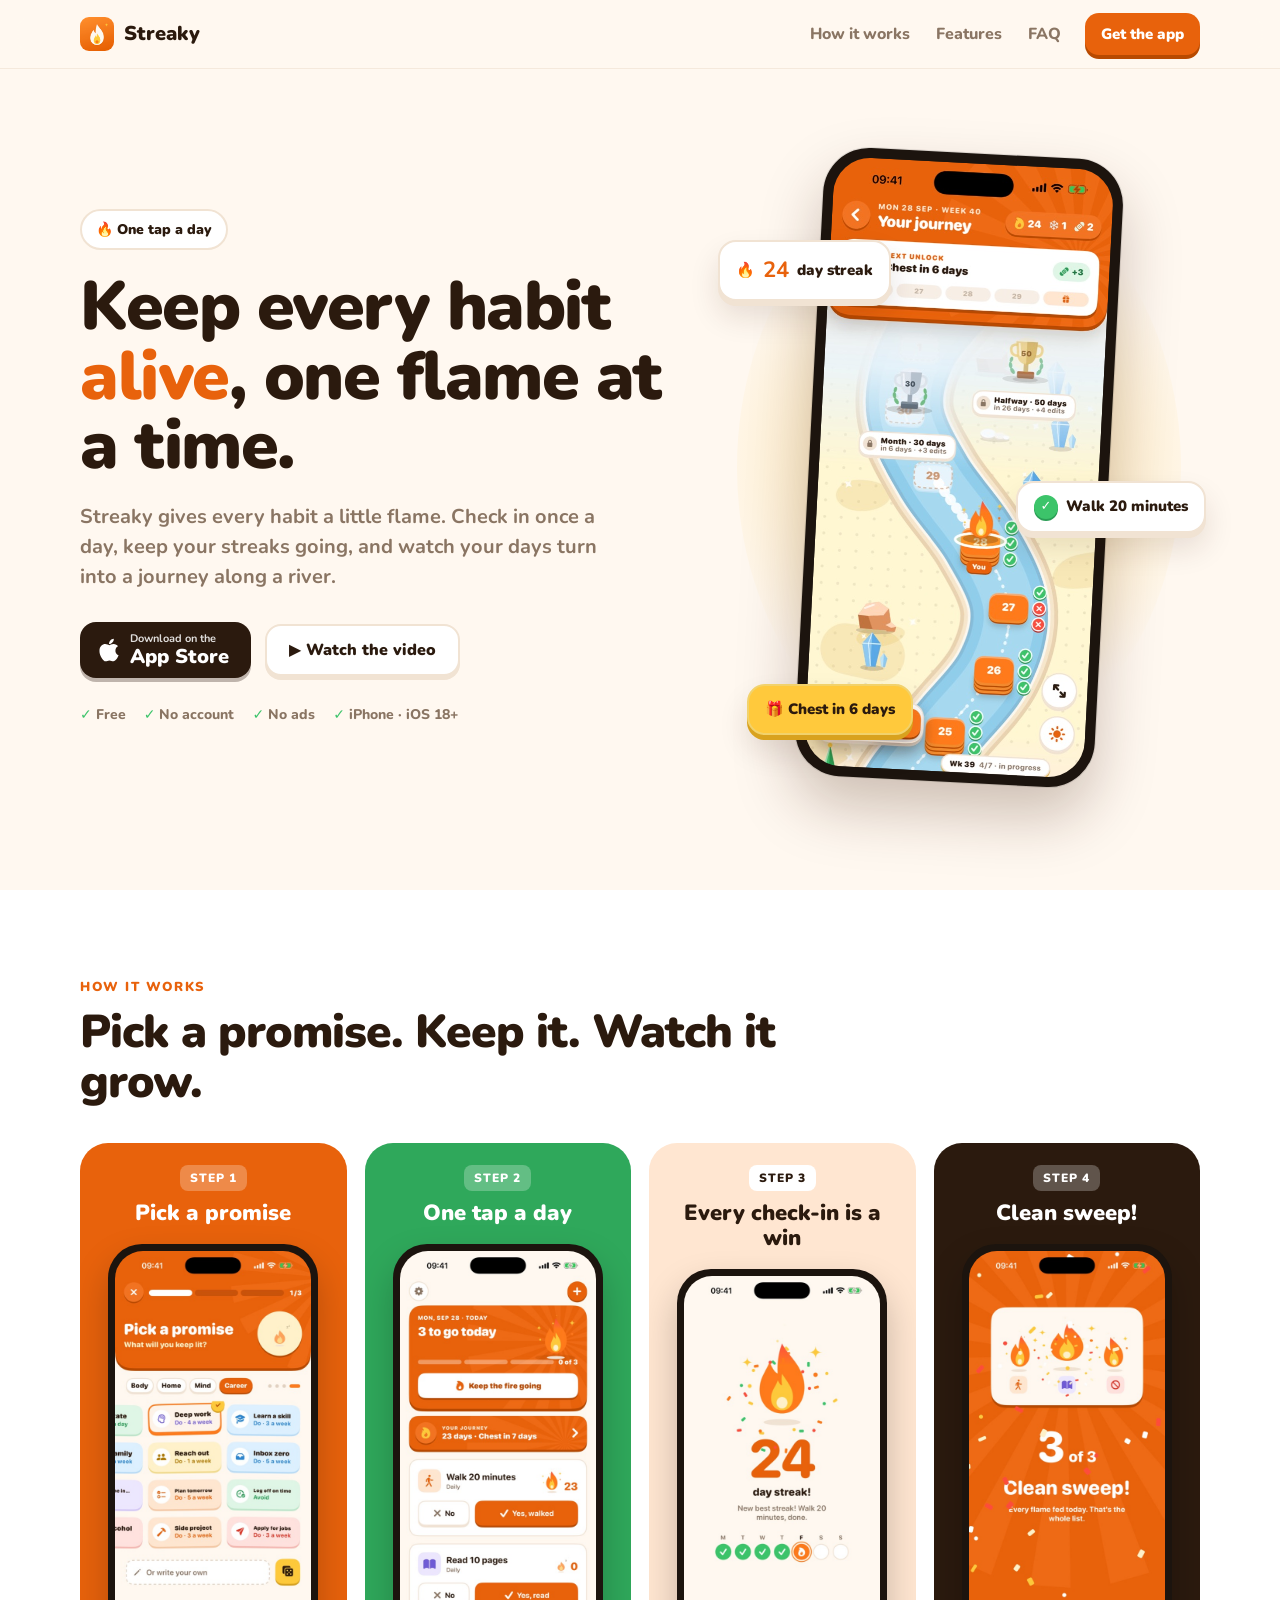
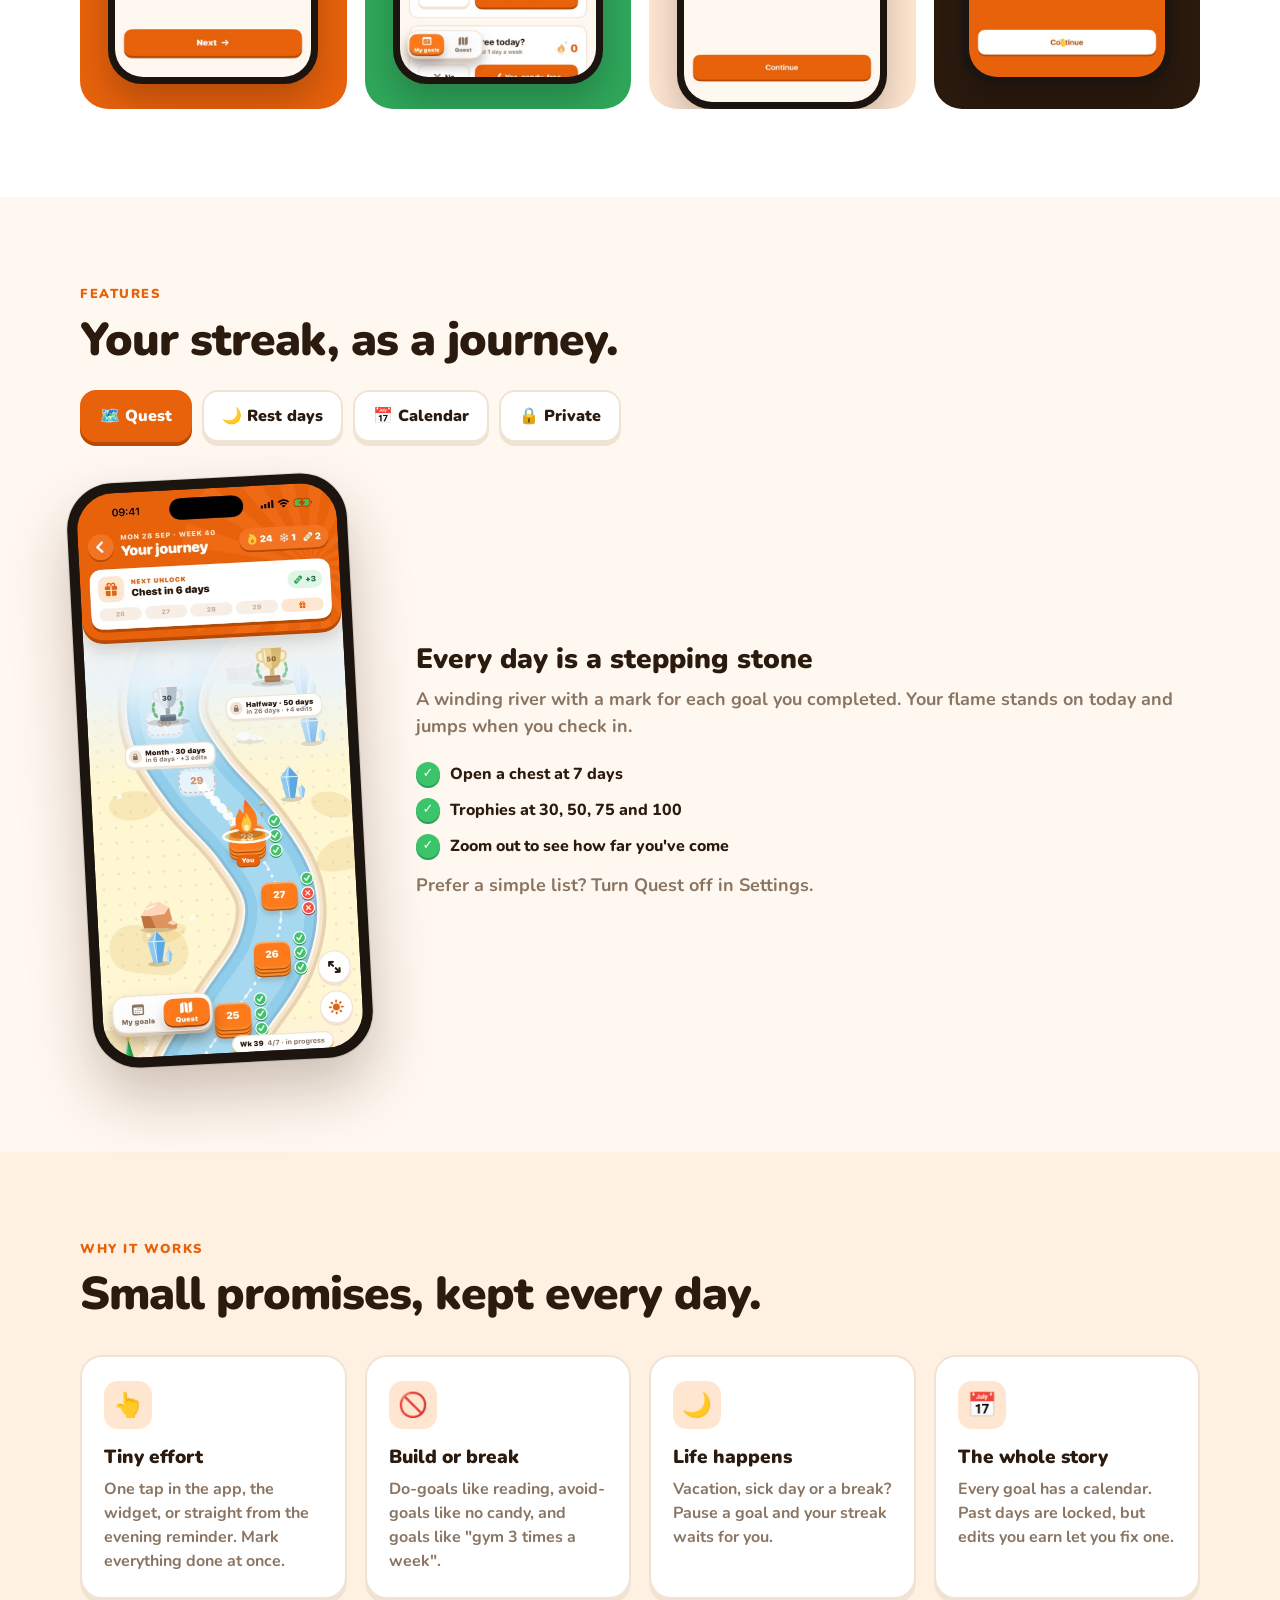
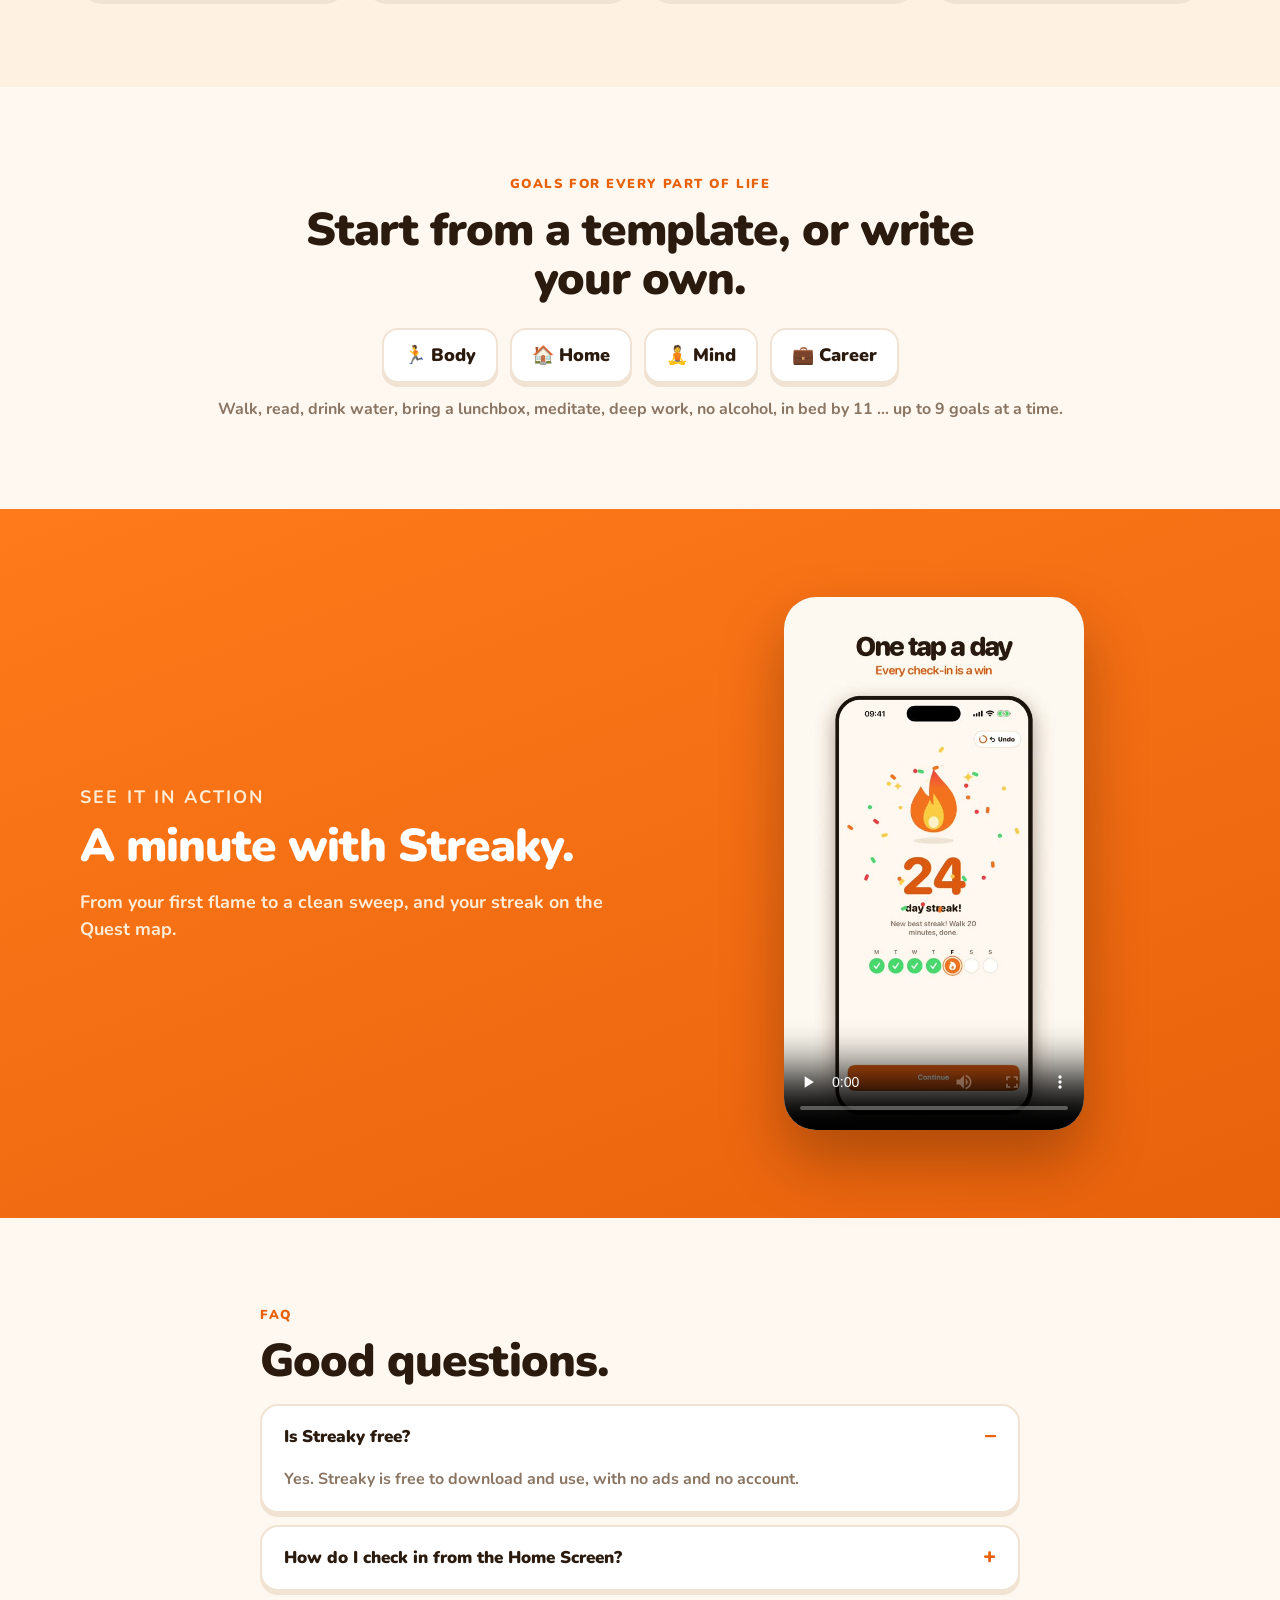
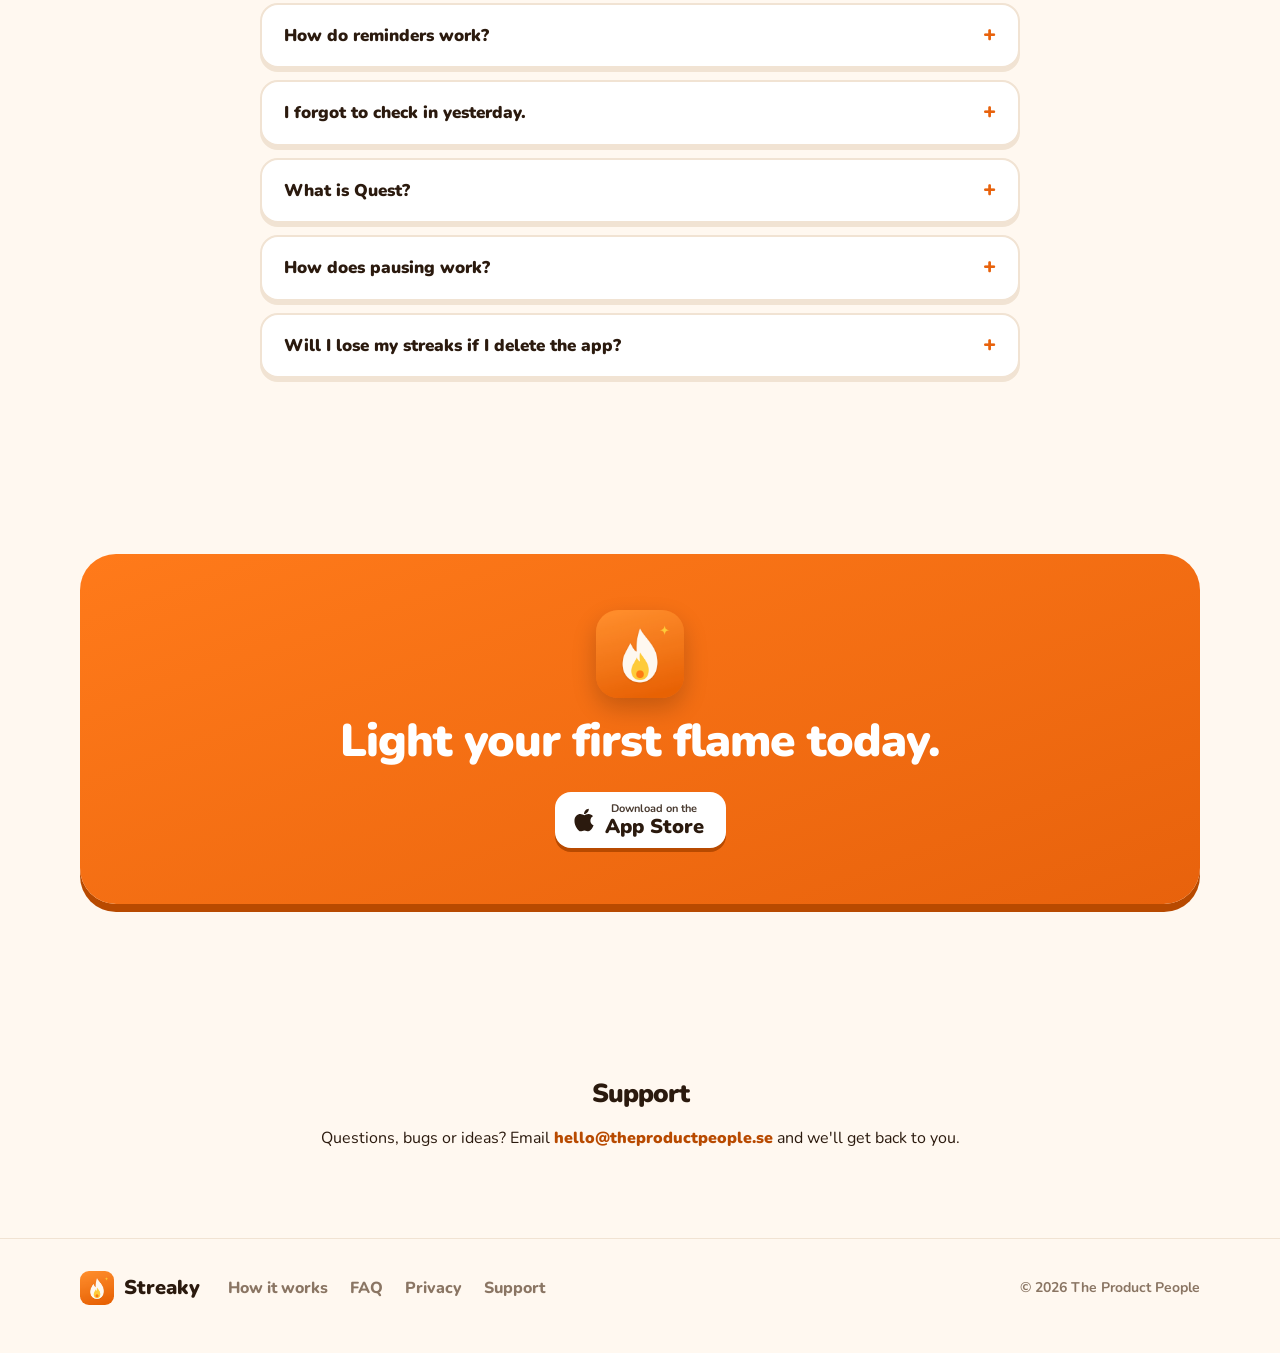
==== commit b73feb76: "Mobile-friendly landing: section pills, swipeable how-it-works and why rows, tabbed features, sticky" ====
--- a/index.html
+++ b/index.html
@@ -21,11 +21,14 @@
     <a class="brand" href="#top"><img src="assets/streaky-icon.png" alt="" />Streaky</a>
     <nav class="links">
       <a href="#how">How it works</a>
-      <a href="#quest">Quest</a>
+      <a href="#features">Features</a>
       <a href="#faq">FAQ</a>
     </nav>
     <a class="btn btn-small" href="https://apps.apple.com/app/id6815227488">Get the app</a>
   </div>
+  <nav class="pills" aria-label="Sections">
+    <a href="#how">How it works</a><a href="#features">Features</a><a href="#video">Video</a><a href="#faq">FAQ</a>
+  </nav>
 </header>
 
 <main id="top">
@@ -60,7 +63,7 @@
     <div class="wrap">
       <p class="eyebrow">How it works</p>
       <h2>Pick a promise. Keep it. Watch it grow.</h2>
-      <div class="cards4">
+      <div class="cards4 carousel" data-dots="how-dots">
         <article class="scard c-orange">
           <span class="tag">Step 1</span>
           <h3>Pick a promise</h3>
@@ -82,25 +85,65 @@
           <div class="phone sm"><img src="assets/shots/sweep.jpg" alt="Clean sweep celebration when every goal is done" loading="lazy" /></div>
         </article>
       </div>
-    </div>
-  </section>
-
-  <!-- Quest -->
-  <section id="quest" class="wrap split">
-    <div class="split-copy">
-      <p class="eyebrow">Quest</p>
-      <h2>Your streak, as a journey.</h2>
-      <p>Every day is a stepping stone on a winding river, with a mark for each goal you completed. Your flame stands on today and jumps when you check in.</p>
-      <ul class="ticks">
-        <li>Open a chest at 7 days, collect trophies at 30, 50, 75 and 100</li>
-        <li>Earn edits to fix a past day, and freezes that save a missed one</li>
-        <li>See day and night, and zoom out to see how far you've come</li>
-      </ul>
-      <p class="muted">Prefer a simple list? Quest can be turned off in Settings.</p>
-    </div>
-    <div class="split-art duo">
-      <div class="phone tilt-l"><img src="assets/shots/night.jpg" alt="The Quest map at night with trophies on the horizon" loading="lazy" /></div>
-      <div class="phone tilt-r"><img src="assets/shots/rest.jpg" alt="Freeze, sick and pause days on the map" loading="lazy" /></div>
+      <div class="dots" id="how-dots" aria-hidden="true"></div>
+    </div>
+  </section>
+
+  <!-- Features (tabs) -->
+  <section id="features" class="wrap">
+    <p class="eyebrow">Features</p>
+    <h2>Your streak, as a journey.</h2>
+    <div class="tabs" role="tablist">
+      <button role="tab" aria-selected="true" data-tab="quest">🗺️ Quest</button>
+      <button role="tab" aria-selected="false" data-tab="rest">🌙 Rest days</button>
+      <button role="tab" aria-selected="false" data-tab="calendar">📅 Calendar</button>
+      <button role="tab" aria-selected="false" data-tab="private">🔒 Private</button>
+    </div>
+    <div class="panels">
+      <div class="panel" data-panel="quest" role="tabpanel">
+        <div class="phone tilt-l"><img src="assets/shots/quest.jpg" alt="The Quest map" loading="lazy" /></div>
+        <div class="panel-copy">
+          <h3>Every day is a stepping stone</h3>
+          <p>A winding river with a mark for each goal you completed. Your flame stands on today and jumps when you check in.</p>
+          <ul class="ticks">
+            <li>Open a chest at 7 days</li>
+            <li>Trophies at 30, 50, 75 and 100</li>
+            <li>Zoom out to see how far you've come</li>
+          </ul>
+          <p class="muted">Prefer a simple list? Turn Quest off in Settings.</p>
+        </div>
+      </div>
+      <div class="panel" data-panel="rest" role="tabpanel" hidden>
+        <div class="phone tilt-r"><img src="assets/shots/rest.jpg" alt="Freeze, sick and pause days on the map" loading="lazy" /></div>
+        <div class="panel-copy">
+          <h3>Life happens. Streaks survive.</h3>
+          <p>Vacation, a sick day or just a break? Pause a goal and your streak waits for you.</p>
+          <ul class="ticks">
+            <li>Mark a sick day and rest up</li>
+            <li>Earn freezes that save a missed day</li>
+            <li>Pauses end by themselves</li>
+          </ul>
+        </div>
+      </div>
+      <div class="panel" data-panel="calendar" role="tabpanel" hidden>
+        <div class="phone tilt-l"><img src="assets/shots/detail.jpg" alt="A goal's calendar" loading="lazy" /></div>
+        <div class="panel-copy">
+          <h3>Every day at a glance</h3>
+          <p>Each goal has a calendar with done, missed, frozen, sick and paused days, plus your current and best streak.</p>
+          <ul class="ticks">
+            <li>Past days are locked to keep it honest</li>
+            <li>Edits you earn let you fix one</li>
+          </ul>
+        </div>
+      </div>
+      <div class="panel" data-panel="private" role="tabpanel" hidden>
+        <div class="phone tilt-r"><img src="assets/shots/night.jpg" alt="The Quest map at night" loading="lazy" /></div>
+        <div class="panel-copy">
+          <h3>Your habits stay on your phone</h3>
+          <p>No account, no ads, no tracking. Everything you enter is stored on your iPhone. Only anonymous usage statistics are sent, and you can switch them off.</p>
+          <a class="link" href="privacy.html">Read the privacy policy →</a>
+        </div>
+      </div>
     </div>
   </section>
 
@@ -109,12 +152,13 @@
     <div class="wrap">
       <p class="eyebrow">Why it works</p>
       <h2>Small promises, kept every day.</h2>
-      <div class="why">
+      <div class="why carousel" data-dots="why-dots">
         <div class="wcard"><div class="ic">👆</div><h3>Tiny effort</h3><p>One tap in the app, the widget, or straight from the evening reminder. Mark everything done at once.</p></div>
         <div class="wcard"><div class="ic">🚫</div><h3>Build or break</h3><p>Do-goals like reading, avoid-goals like no candy, and goals like "gym 3 times a week".</p></div>
         <div class="wcard"><div class="ic">🌙</div><h3>Life happens</h3><p>Vacation, sick day or a break? Pause a goal and your streak waits for you.</p></div>
         <div class="wcard"><div class="ic">📅</div><h3>The whole story</h3><p>Every goal has a calendar. Past days are locked, but edits you earn let you fix one.</p></div>
       </div>
+      <div class="dots" id="why-dots" aria-hidden="true"></div>
     </div>
   </section>
 
@@ -139,19 +183,6 @@
       <div class="video-wrap">
         <video src="assets/streaky-promo.mp4" poster="assets/promo-poster.jpg" controls playsinline preload="none"></video>
       </div>
-    </div>
-  </section>
-
-  <!-- Detail -->
-  <section class="wrap split rev">
-    <div class="split-art">
-      <div class="phone tilt-l"><img src="assets/shots/detail.jpg" alt="A goal's calendar with done, frozen, sick and paused days" loading="lazy" /></div>
-    </div>
-    <div class="split-copy">
-      <p class="eyebrow">Private by design</p>
-      <h2>Your habits stay on your phone.</h2>
-      <p>No account, no ads, no tracking. Everything you enter is stored on your iPhone. Streaky only sends anonymous usage statistics, and you can switch them off in Settings.</p>
-      <a class="link" href="privacy.html">Read the privacy policy →</a>
     </div>
   </section>
 
@@ -194,5 +225,44 @@
     <p>© 2026 The Product People</p>
   </div>
 </footer>
+
+<div class="dockbar" aria-hidden="true">
+  <img src="assets/streaky-icon.png" alt="" />
+  <div><b>Streaky</b><span>Free habit tracker</span></div>
+  <a class="btn btn-small" href="https://apps.apple.com/app/id6815227488" tabindex="-1">Get</a>
+</div>
+
+<script>
+// Tabs
+document.querySelectorAll('.tabs button').forEach(b => b.addEventListener('click', () => {
+  document.querySelectorAll('.tabs button').forEach(x => x.setAttribute('aria-selected', x === b));
+  document.querySelectorAll('.panel').forEach(p => p.hidden = p.dataset.panel !== b.dataset.tab);
+  b.scrollIntoView({ block: 'nearest', inline: 'center', behavior: 'smooth' });
+}));
+// Carousel dots (only when the row actually scrolls, i.e. on phones)
+document.querySelectorAll('.carousel').forEach(c => {
+  const dots = document.getElementById(c.dataset.dots);
+  const items = [...c.children];
+  items.forEach((it, i) => {
+    const d = document.createElement('button');
+    d.addEventListener('click', () => c.scrollTo({ left: it.offsetLeft - c.offsetLeft - 16, behavior: 'smooth' }));
+    dots.appendChild(d);
+  });
+  const update = () => {
+    const mid = c.scrollLeft + c.clientWidth / 2;
+    let best = 0, dist = 1e9;
+    items.forEach((it, i) => { const m = it.offsetLeft - c.offsetLeft + it.clientWidth / 2; if (Math.abs(m - mid) < dist) { dist = Math.abs(m - mid); best = i; } });
+    [...dots.children].forEach((d, i) => d.classList.toggle('on', i === best));
+    dots.hidden = c.scrollWidth <= c.clientWidth + 2;
+  };
+  c.addEventListener('scroll', update, { passive: true });
+  addEventListener('resize', update);
+  update();
+});
+// Sticky download bar once the hero's App Store button is out of view
+const heroCta = document.querySelector('.hero .store');
+const dock = document.querySelector('.dockbar');
+new IntersectionObserver(([e]) => dock.classList.toggle('show', !e.isIntersecting && e.boundingClientRect.top < 0)).observe(heroCta);
+</script>
 </body>
 </html>
--- a/landing.css
+++ b/landing.css
@@ -135,12 +135,10 @@
   .hero, .split { grid-template-columns: 1fr; }
   .hero { padding-top: 36px; gap: 20px; }
   .split.rev .split-art { order: 0; }
-  .cards4, .why { grid-template-columns: 1fr 1fr; }
   .links { display: none; }
   .nav-row .btn-small { margin-left: auto; }
 }
 @media (max-width: 520px) {
-  .cards4, .why { grid-template-columns: 1fr; }
   .phone { width: 250px; }
   .split-art.duo .phone { width: 190px; }
   .float { font-size: 13px; padding: 9px 12px; }
@@ -149,3 +147,67 @@
   .foot p { margin-left: 0; }
 }
 @media (prefers-reduced-motion: reduce) { .float { animation: none; } html { scroll-behavior: auto; } }
+
+/* ---------- section pills (phones) ---------- */
+.pills { display: none; gap: 8px; overflow-x: auto; padding: 0 16px 10px; scrollbar-width: none; }
+.pills::-webkit-scrollbar { display: none; }
+.pills a { flex: none; padding: 7px 14px; border-radius: 999px; background: #fff; border: 2px solid var(--line); font-weight: 800; font-size: 14px; }
+
+/* ---------- tabs ---------- */
+.tabs { display: flex; gap: 10px; margin: 26px 0 30px; overflow-x: auto; scrollbar-width: none; padding-bottom: 6px; }
+.tabs::-webkit-scrollbar { display: none; }
+.tabs button { flex: none; font: inherit; font-weight: 900; font-size: 16px; padding: 12px 18px; border-radius: 16px; cursor: pointer;
+  background: #fff; color: var(--ink); border: 2px solid var(--line); box-shadow: 0 4px 0 var(--line); }
+.tabs button[aria-selected="true"] { background: var(--deep); color: #fff; border-color: var(--deep); box-shadow: 0 4px 0 var(--edge); }
+.panel { display: grid; grid-template-columns: auto 1fr; gap: 56px; align-items: center; animation: fadein .35s ease; }
+.panel[hidden] { display: none; }
+.panel .phone { width: 280px; }
+.panel-copy h3 { font-size: 28px; line-height: 1.15; margin-bottom: 10px; }
+.panel-copy p { font-size: 18px; color: var(--muted); font-weight: 700; }
+@keyframes fadein { from { opacity: 0; transform: translateY(8px); } }
+
+/* ---------- carousels ---------- */
+.dots { display: flex; justify-content: center; gap: 8px; margin-top: 18px; }
+.dots[hidden] { display: none; }
+.dots button { width: 8px; height: 8px; padding: 0; border: 0; border-radius: 4px; background: #E3D2C0; cursor: pointer; transition: width .2s, background .2s; }
+.dots button.on { width: 24px; background: var(--deep); }
+
+/* ---------- sticky download bar (phones) ---------- */
+.dockbar { position: fixed; left: 12px; right: 12px; bottom: 12px; z-index: 30; display: none; align-items: center; gap: 12px; padding: 10px 10px 10px 12px;
+  border-radius: 22px; background: rgba(255, 255, 255, .96); backdrop-filter: blur(12px); border: 2px solid var(--line);
+  box-shadow: 0 5px 0 var(--line), 0 18px 40px rgba(60, 25, 0, .18); transform: translateY(140%); transition: transform .35s cubic-bezier(.34, 1.4, .64, 1); }
+.dockbar img { width: 42px; height: 42px; border-radius: 11px; }
+.dockbar div { display: flex; flex-direction: column; line-height: 1.2; margin-right: auto; }
+.dockbar span { font-size: 13px; color: var(--muted); font-weight: 700; }
+.dockbar.show { transform: none; }
+
+@media (max-width: 900px) {
+  .pills { display: flex; }
+  .panel { grid-template-columns: 1fr; gap: 28px; justify-items: center; text-align: left; }
+  .panel .phone { width: 210px; order: 2; }
+  .panel-copy { max-width: 520px; order: 1; }
+  .panel-copy h3 { font-size: 23px; }
+  .panel-copy p { font-size: 16px; }
+  /* swipeable rows */
+  .carousel { display: flex; overflow-x: auto; scroll-snap-type: x mandatory; gap: 14px; margin-inline: -16px; padding: 4px 16px 10px;
+    scroll-padding-inline: 16px; scrollbar-width: none; }
+  .carousel::-webkit-scrollbar { display: none; }
+  .carousel > * { flex: 0 0 78%; scroll-snap-align: start; }
+  .why.carousel > * { flex-basis: 72%; }
+  .scard { min-height: 0; padding-bottom: 0; }
+  .scard .phone.sm { max-width: 175px; margin-top: 14px; }
+  .scard h3 { font-size: 20px; }
+  .dockbar { display: flex; }
+  .foot { padding-bottom: 110px; }
+}
+@media (max-width: 520px) {
+  h1 { font-size: 40px; letter-spacing: -1px; }
+  .lead { font-size: 17px; margin: 16px 0 22px; }
+  .hero { padding: 20px 0 48px; }
+  .hero-art { margin-top: 8px; }
+  .hero .phone { width: 230px; }
+  .cta-row .btn-ghost { height: 56px; }
+  section { padding: 52px 0; }
+  .final { padding: 40px 20px; border-radius: 28px; }
+}
+@media (prefers-reduced-motion: reduce) { .panel { animation: none; } .dockbar { transition: none; } }
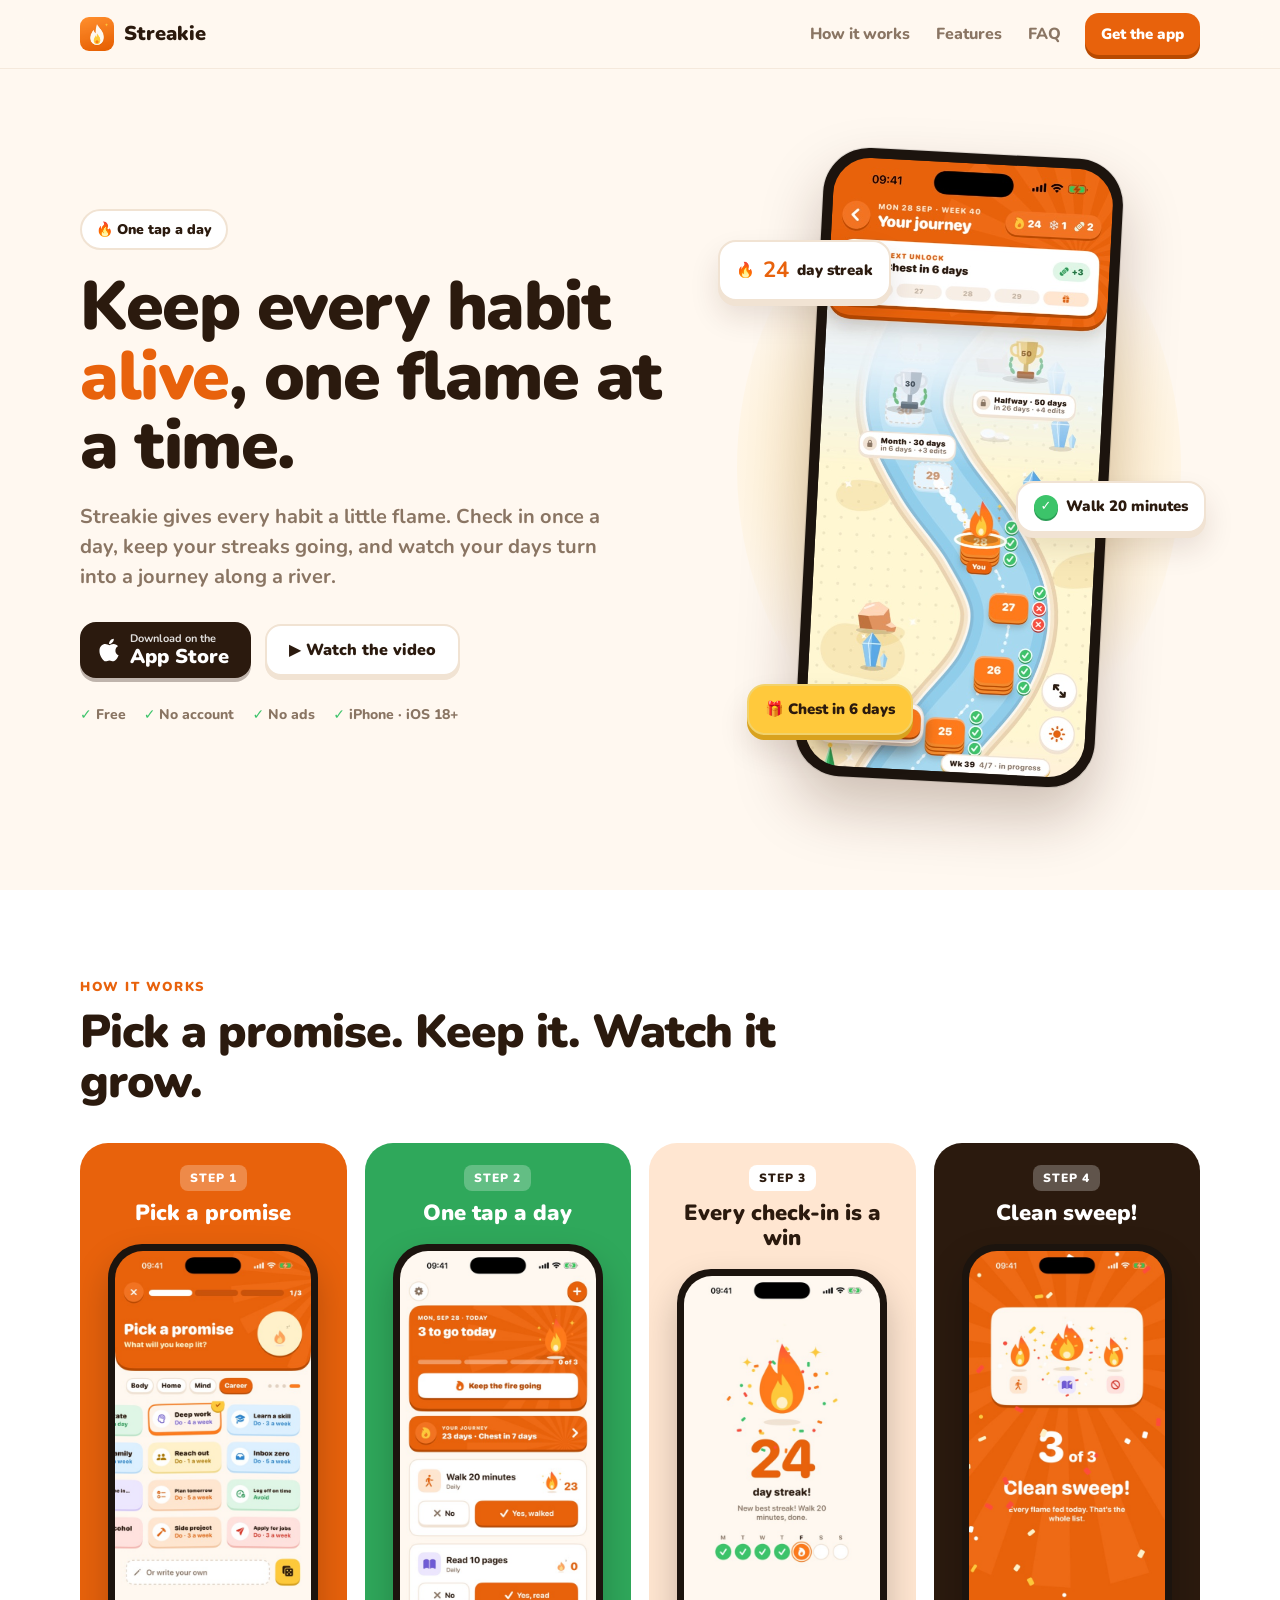
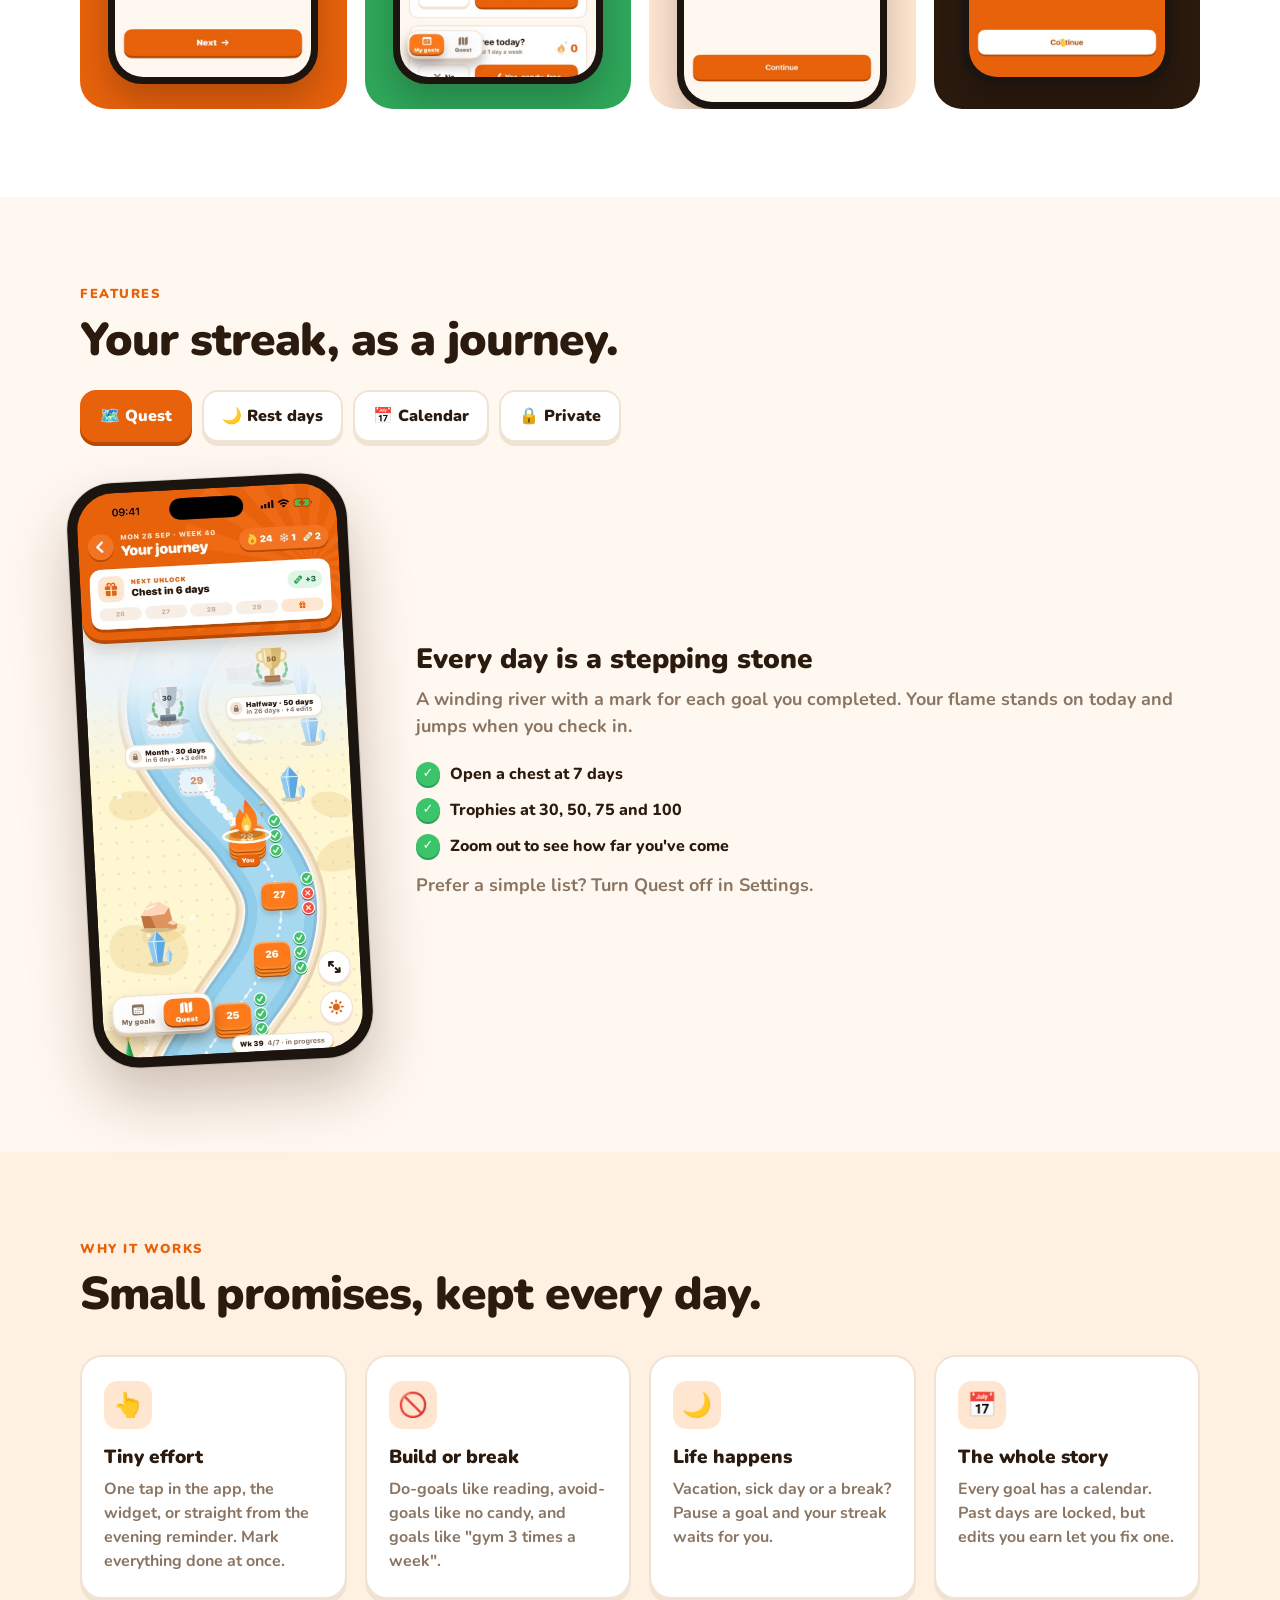
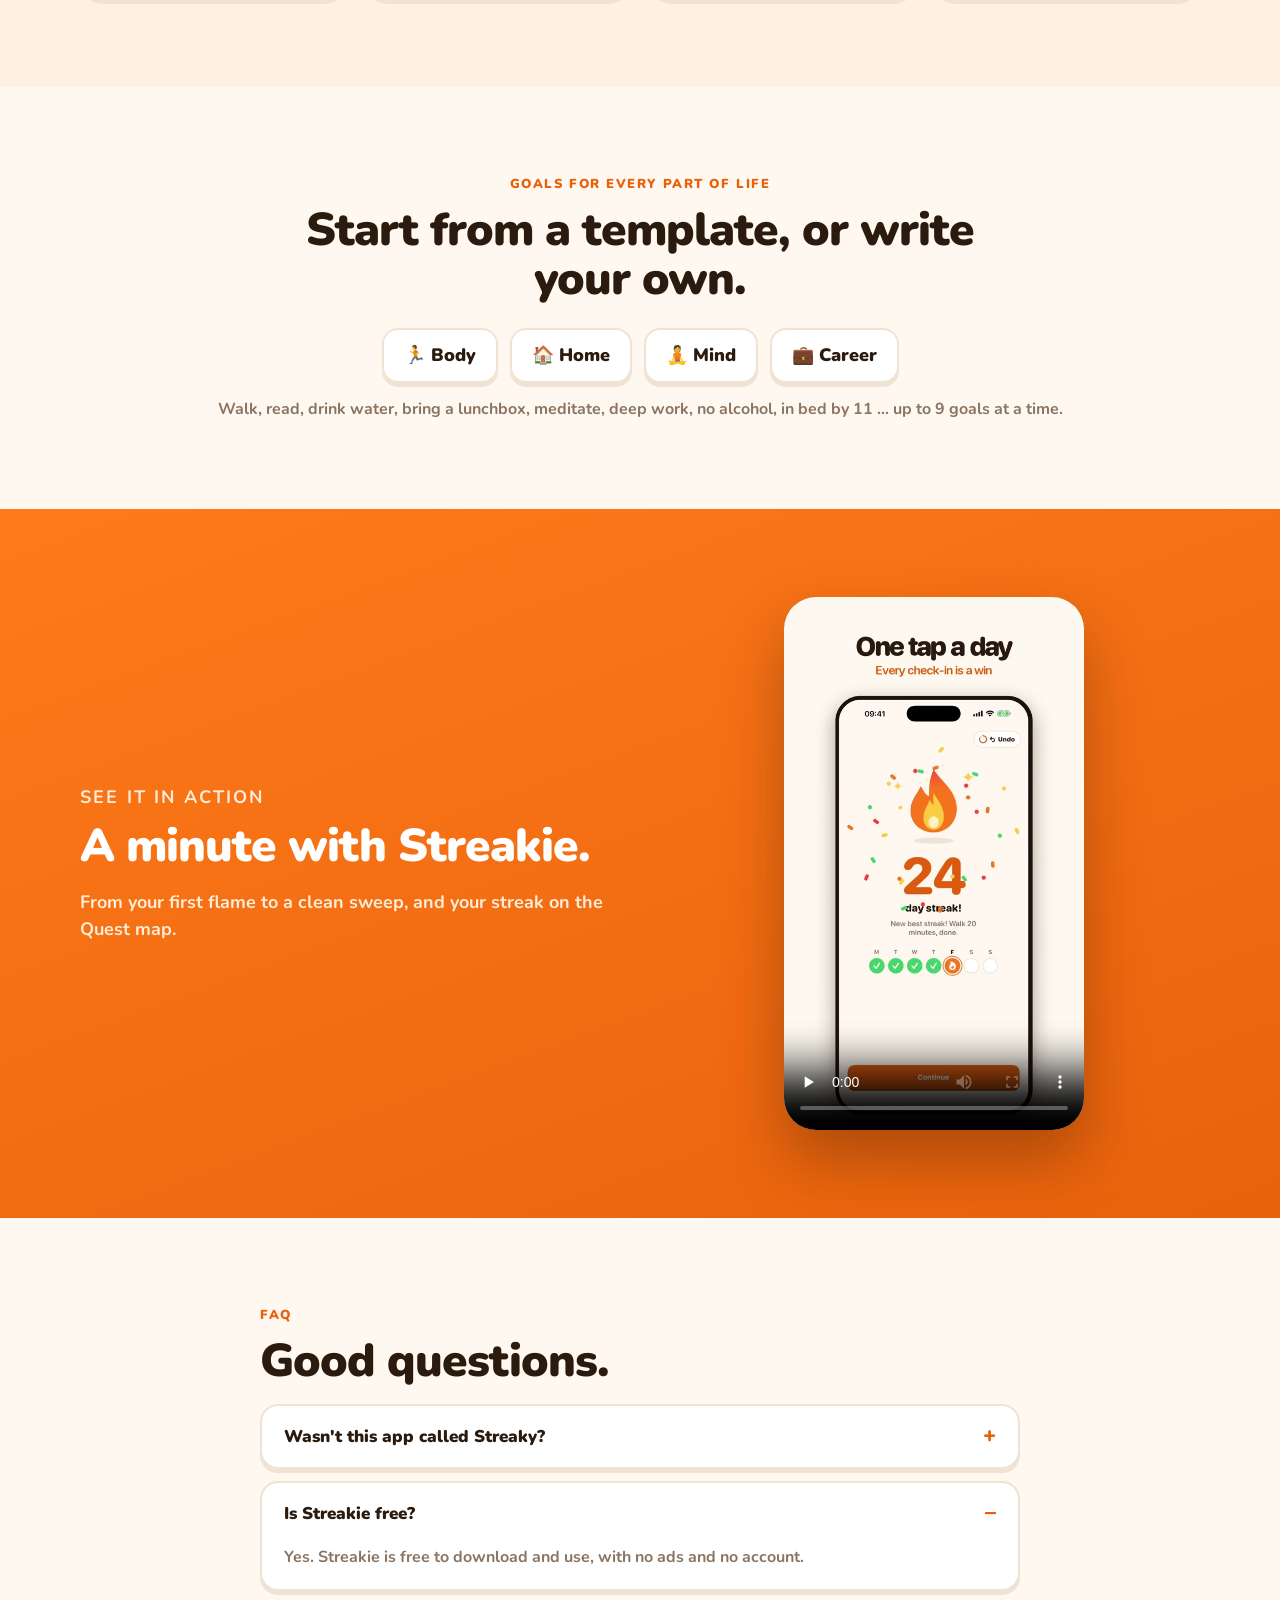
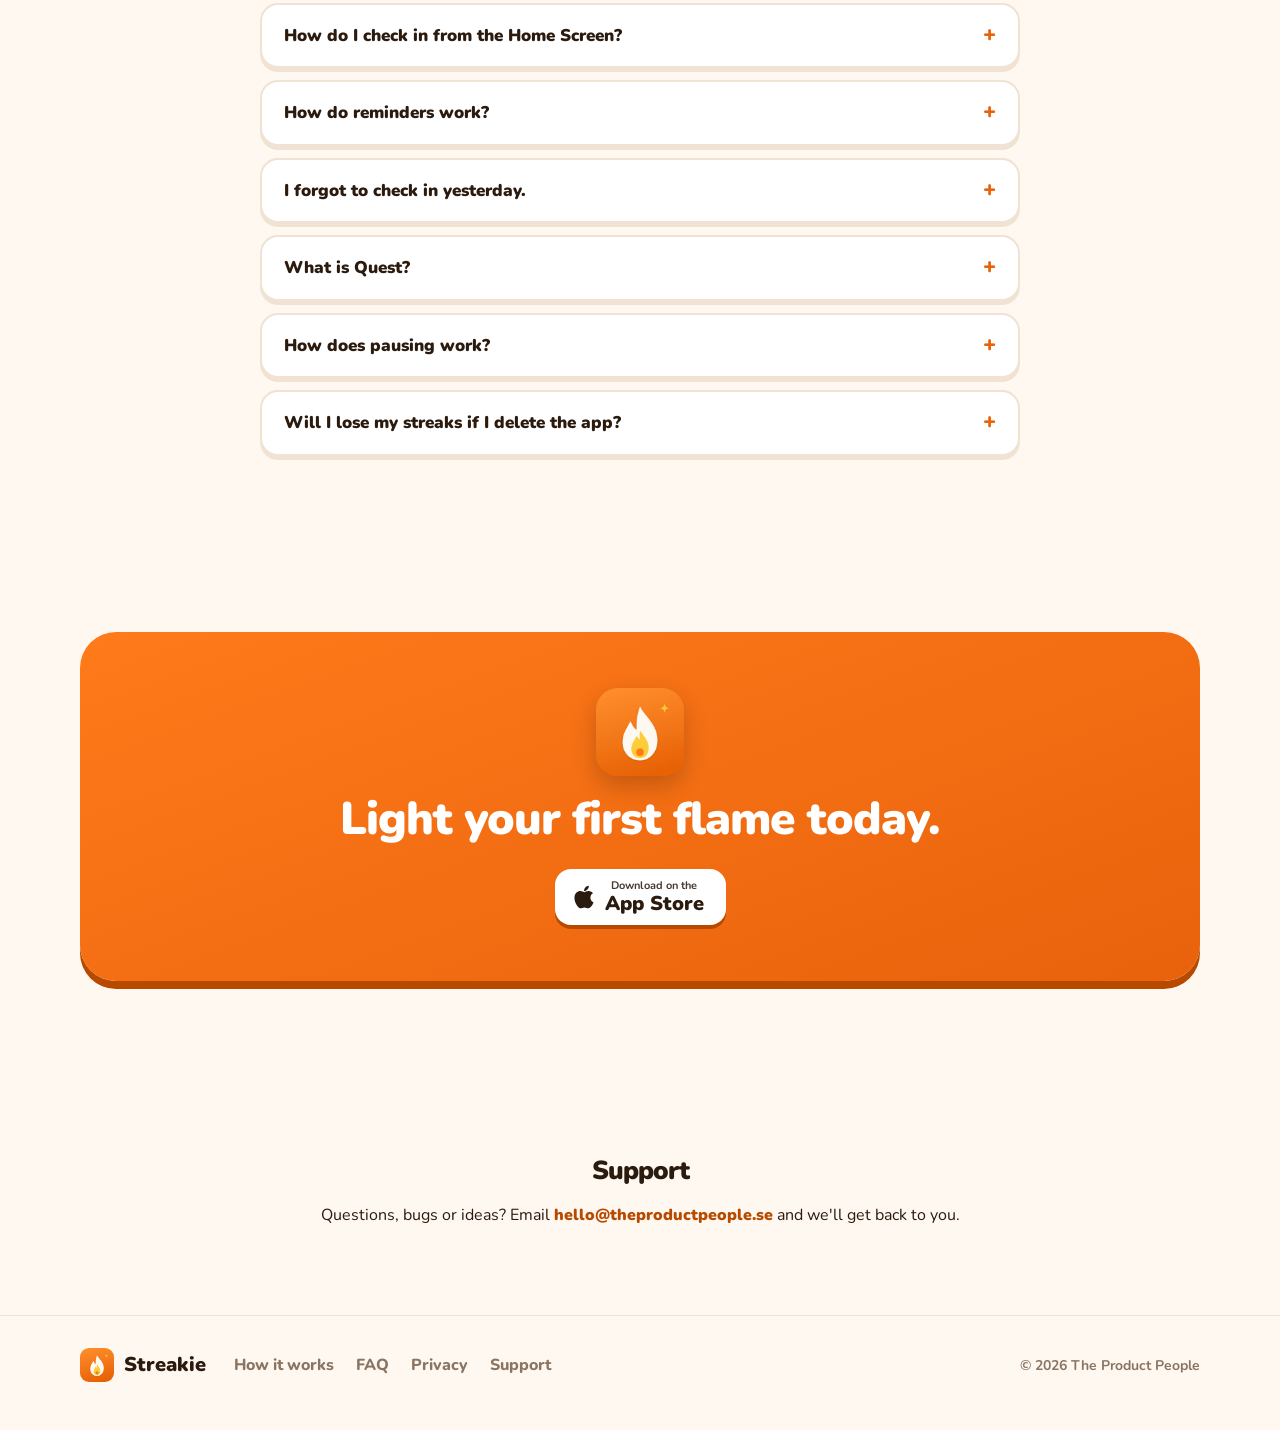
==== commit c61d4cda: "Rename to Streakie (site, privacy policy, promo video) Co-Authored-By: Claude Opus 5.5 <noreply@anth" ====
--- a/index.html
+++ b/index.html
@@ -3,22 +3,22 @@
 <head>
 <meta charset="UTF-8" />
 <meta name="viewport" content="width=device-width, initial-scale=1.0" />
-<title>Streaky — Keep every flame alive</title>
-<meta name="description" content="Streaky is a cheerful habit tracker. Give every habit a little flame, check in once a day, and watch your streak grow into a quest." />
+<title>Streakie — Keep every flame alive</title>
+<meta name="description" content="Streakie is a cheerful habit tracker. Give every habit a little flame, check in once a day, and watch your streak grow into a quest." />
 <meta name="apple-itunes-app" content="app-id=6815227488" />
-<meta property="og:title" content="Streaky — Keep every flame alive" />
+<meta property="og:title" content="Streakie — Keep every flame alive" />
 <meta property="og:description" content="Give every habit a little flame. One tap a day, and your streak becomes a quest." />
 <meta property="og:image" content="assets/shots/quest.jpg" />
 <link rel="icon" href="assets/streaky-icon.png" />
 <link rel="preconnect" href="https://fonts.googleapis.com" />
 <link rel="stylesheet" href="https://fonts.googleapis.com/css2?family=Nunito:wght@600;700;800;900&display=swap" />
-<link rel="stylesheet" href="landing.css" />
+<link rel="stylesheet" href="landing.css?v=4" />
 </head>
 <body>
 
 <header class="nav">
   <div class="wrap nav-row">
-    <a class="brand" href="#top"><img src="assets/streaky-icon.png" alt="" />Streaky</a>
+    <a class="brand" href="#top"><img src="assets/streaky-icon.png" alt="" width="34" height="34" />Streakie</a>
     <nav class="links">
       <a href="#how">How it works</a>
       <a href="#features">Features</a>
@@ -38,7 +38,7 @@
     <div class="hero-copy">
       <span class="pill">🔥 One tap a day</span>
       <h1>Keep every habit <span class="accent">alive</span>, one flame at a time.</h1>
-      <p class="lead">Streaky gives every habit a little flame. Check in once a day, keep your streaks going, and watch your days turn into a journey along a river.</p>
+      <p class="lead">Streakie gives every habit a little flame. Check in once a day, keep your streaks going, and watch your days turn into a journey along a river.</p>
       <div class="cta-row">
         <a class="store" href="https://apps.apple.com/app/id6815227488" aria-label="Download on the App Store">
           <span class="apple" aria-hidden="true"></span>
@@ -177,11 +177,11 @@
     <div class="wrap split">
       <div class="split-copy light">
         <p class="eyebrow">See it in action</p>
-        <h2>A minute with Streaky.</h2>
+        <h2>A minute with Streakie.</h2>
         <p>From your first flame to a clean sweep, and your streak on the Quest map.</p>
       </div>
       <div class="video-wrap">
-        <video src="assets/streaky-promo.mp4" poster="assets/promo-poster.jpg" controls playsinline preload="none"></video>
+        <video src="assets/streaky-promo.mp4?v=2" poster="assets/promo-poster.jpg" controls playsinline preload="none"></video>
       </div>
     </div>
   </section>
@@ -190,10 +190,11 @@
   <section id="faq" class="wrap narrow">
     <p class="eyebrow">FAQ</p>
     <h2>Good questions.</h2>
-    <details open><summary>Is Streaky free?</summary><p>Yes. Streaky is free to download and use, with no ads and no account.</p></details>
-    <details><summary>How do I check in from the Home Screen?</summary><p>Long-press your Home Screen, tap <b>Edit → Add Widget</b>, search for <b>Streaky</b> and add the small or medium widget. Tap a circle in the widget to check in.</p></details>
-    <details><summary>How do reminders work?</summary><p>Streaky sends one evening check-in that lists everything still open, with a <b>Mark all done</b> button in the notification. Goals you only know the next day, like bedtime, get a morning check-in instead. Change the times in <b>Settings → Notifications</b>.</p></details>
-    <details><summary>I forgot to check in yesterday.</summary><p>Open Streaky and use the <b>Log yesterday?</b> card at the top. For older days, open the goal, tap the day in its calendar and spend an edit.</p></details>
+    <details><summary>Wasn't this app called Streaky?</summary><p>Yes! Streaky is now <b>Streakie</b>. Same app, same flames, and your streaks carry over. Nothing to do on your side.</p></details>
+    <details open><summary>Is Streakie free?</summary><p>Yes. Streakie is free to download and use, with no ads and no account.</p></details>
+    <details><summary>How do I check in from the Home Screen?</summary><p>Long-press your Home Screen, tap <b>Edit → Add Widget</b>, search for <b>Streakie</b> and add the small or medium widget. Tap a circle in the widget to check in.</p></details>
+    <details><summary>How do reminders work?</summary><p>Streakie sends one evening check-in that lists everything still open, with a <b>Mark all done</b> button in the notification. Goals you only know the next day, like bedtime, get a morning check-in instead. Change the times in <b>Settings → Notifications</b>.</p></details>
+    <details><summary>I forgot to check in yesterday.</summary><p>Open Streakie and use the <b>Log yesterday?</b> card at the top. For older days, open the goal, tap the day in its calendar and spend an edit.</p></details>
     <details><summary>What is Quest?</summary><p>A second view that shows your streak as a path of days along a river. Milestones give you edits and streak freezes. You can turn it off in <b>Settings → Quest</b>.</p></details>
     <details><summary>How does pausing work?</summary><p>Long-press a goal, or open it and tap <b>Pause this goal</b>. Choose vacation, sick or a break and how long it lasts; the pause ends by itself. Paused days never break a streak.</p></details>
     <details><summary>Will I lose my streaks if I delete the app?</summary><p>Yes. Your data lives only on your device, so deleting the app deletes your habits too.</p></details>
@@ -202,7 +203,7 @@
   <!-- Final CTA -->
   <section class="wrap">
     <div class="final">
-      <img src="assets/streaky-icon.png" alt="" />
+      <img src="assets/streaky-icon.png" alt="" width="88" height="88" />
       <h2>Light your first flame today.</h2>
       <a class="store store-light" href="https://apps.apple.com/app/id6815227488" aria-label="Download on the App Store">
         <span class="apple" aria-hidden="true"></span>
@@ -214,21 +215,21 @@
   <!-- Support -->
   <section id="support" class="wrap narrow center">
     <h2 class="h-small">Support</h2>
-    <p>Questions, bugs or ideas? Email <a class="link" href="mailto:hello@theproductpeople.se?subject=Streaky">hello@theproductpeople.se</a> and we'll get back to you.</p>
+    <p>Questions, bugs or ideas? Email <a class="link" href="mailto:hello@theproductpeople.se?subject=Streakie">hello@theproductpeople.se</a> and we'll get back to you.</p>
   </section>
 </main>
 
 <footer class="foot">
   <div class="wrap foot-row">
-    <a class="brand" href="#top"><img src="assets/streaky-icon.png" alt="" />Streaky</a>
+    <a class="brand" href="#top"><img src="assets/streaky-icon.png" alt="" width="34" height="34" />Streakie</a>
     <nav><a href="#how">How it works</a><a href="#faq">FAQ</a><a href="privacy.html">Privacy</a><a href="#support">Support</a></nav>
     <p>© 2026 The Product People</p>
   </div>
 </footer>
 
 <div class="dockbar" aria-hidden="true">
-  <img src="assets/streaky-icon.png" alt="" />
-  <div><b>Streaky</b><span>Free habit tracker</span></div>
+  <img src="assets/streaky-icon.png" alt="" width="42" height="42" />
+  <div><b>Streakie</b><span>Free habit tracker</span></div>
   <a class="btn btn-small" href="https://apps.apple.com/app/id6815227488" tabindex="-1">Get</a>
 </div>
 
--- a/landing.css
+++ b/landing.css
@@ -130,6 +130,12 @@
 .foot nav { display: flex; gap: 22px; font-weight: 800; color: var(--muted); }
 .foot p { margin-left: auto; color: var(--muted); font-weight: 700; font-size: 14px; }
 
+@media (max-width: 1100px) {
+  .cards4.carousel { display: flex; overflow-x: auto; scroll-snap-type: x mandatory; gap: 14px; margin-inline: -16px; padding: 4px 16px 10px;
+    scroll-padding-inline: 16px; scrollbar-width: none; }
+  .cards4.carousel::-webkit-scrollbar { display: none; }
+  .cards4.carousel > * { flex: 0 0 min(300px, 78%); scroll-snap-align: start; }
+}
 @media (max-width: 900px) {
   section { padding: 64px 0; }
   .hero, .split { grid-template-columns: 1fr; }
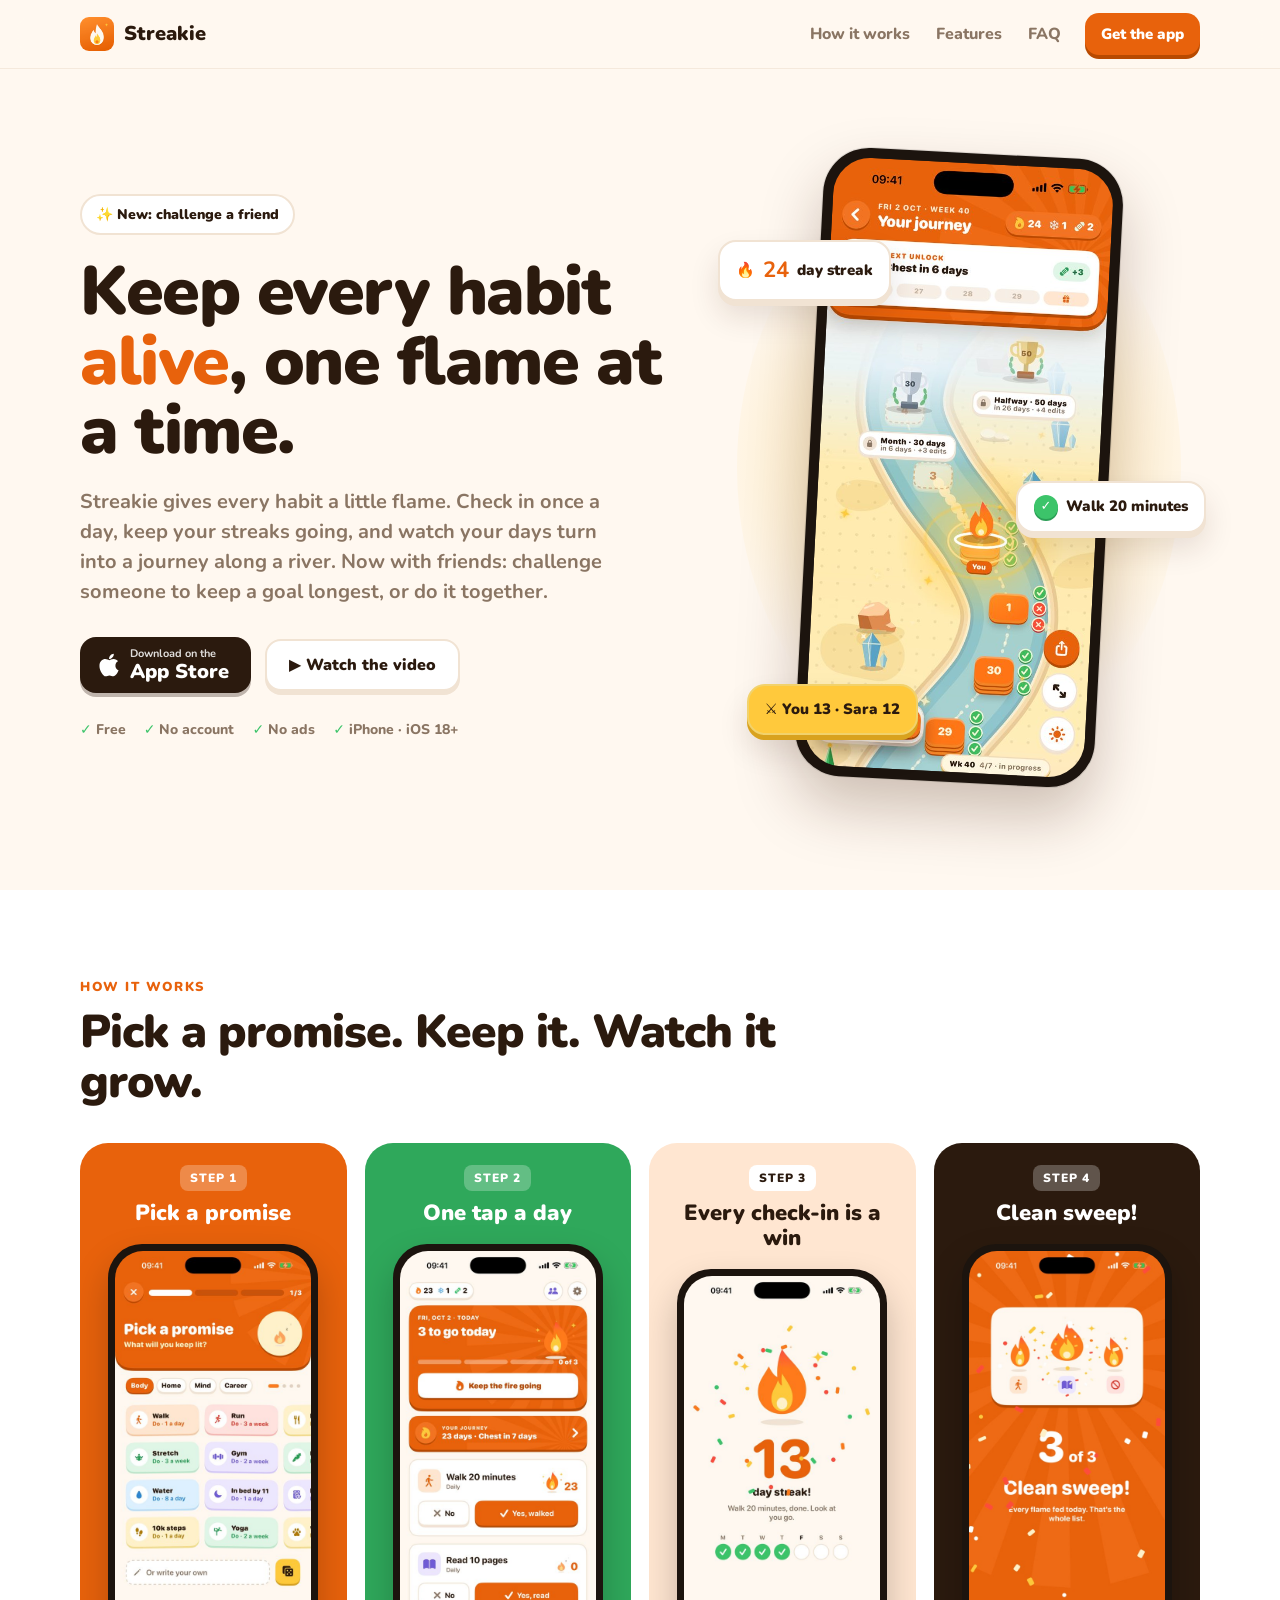
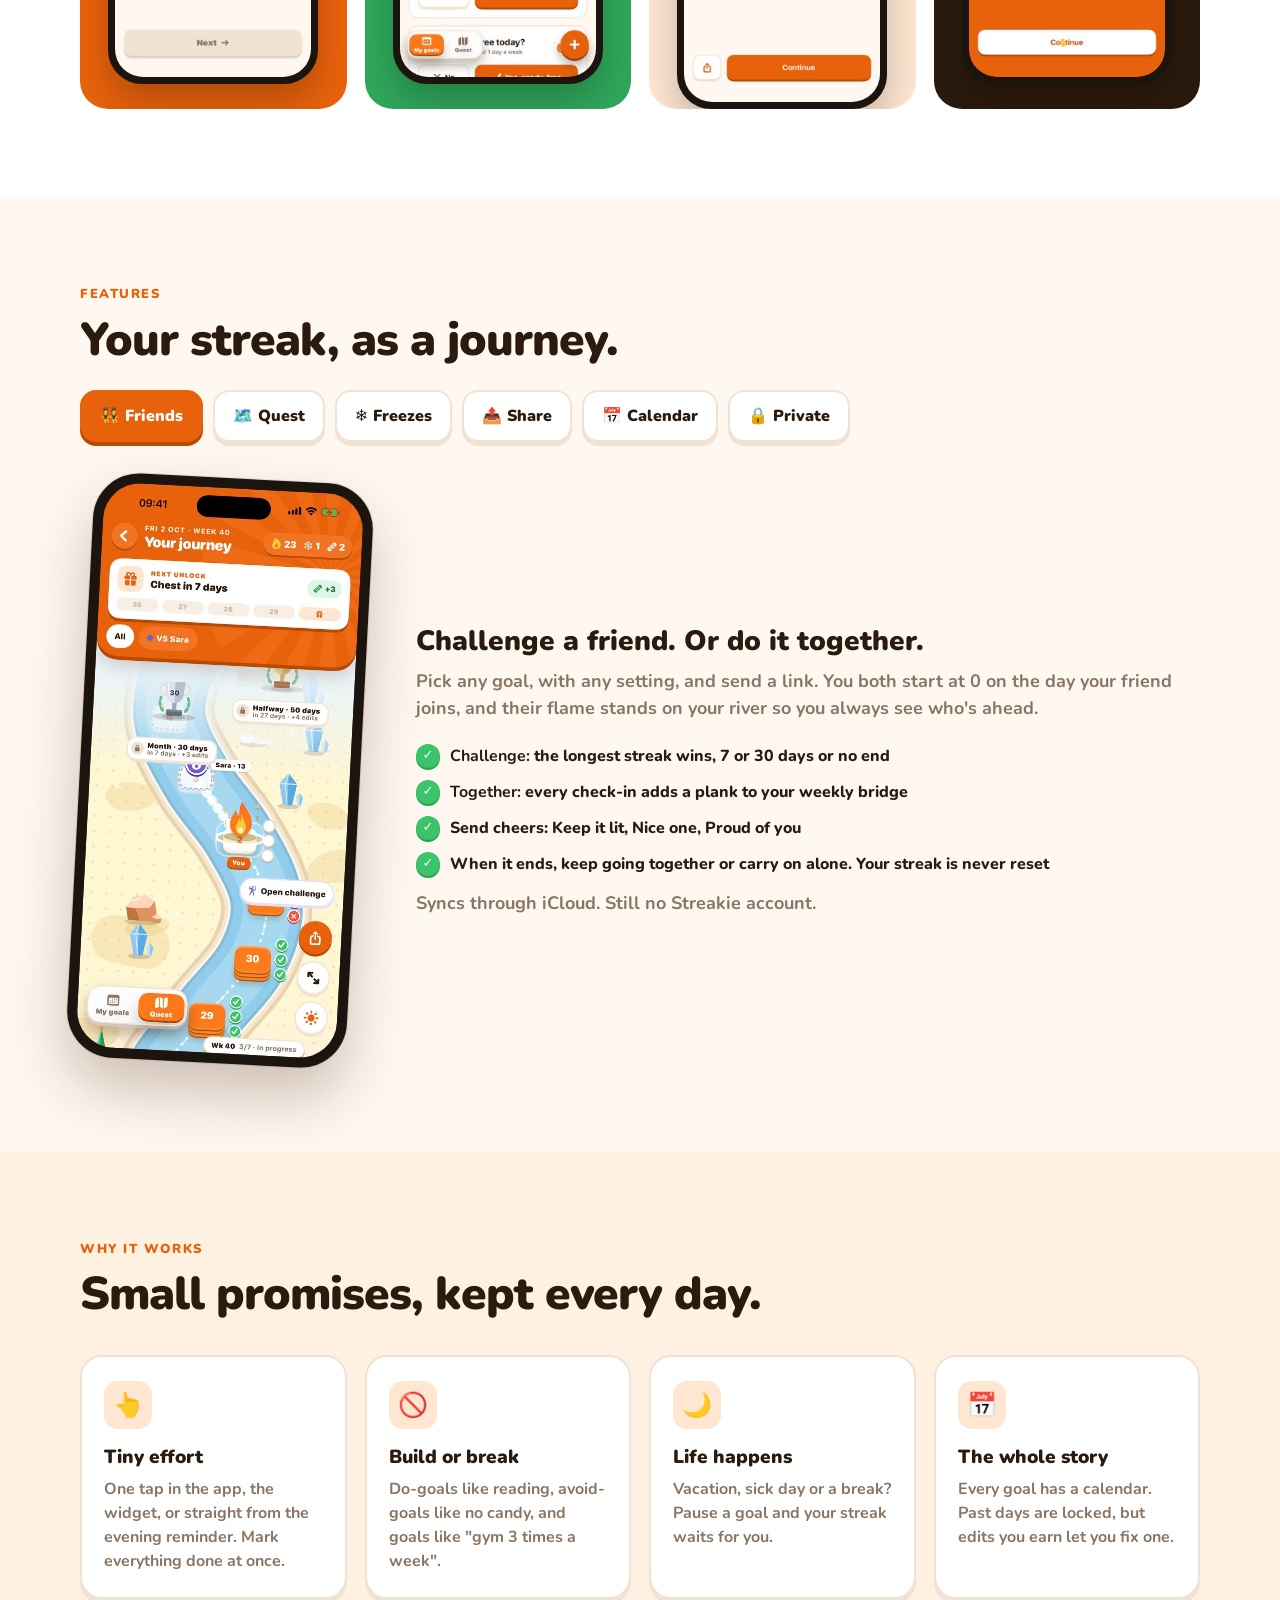
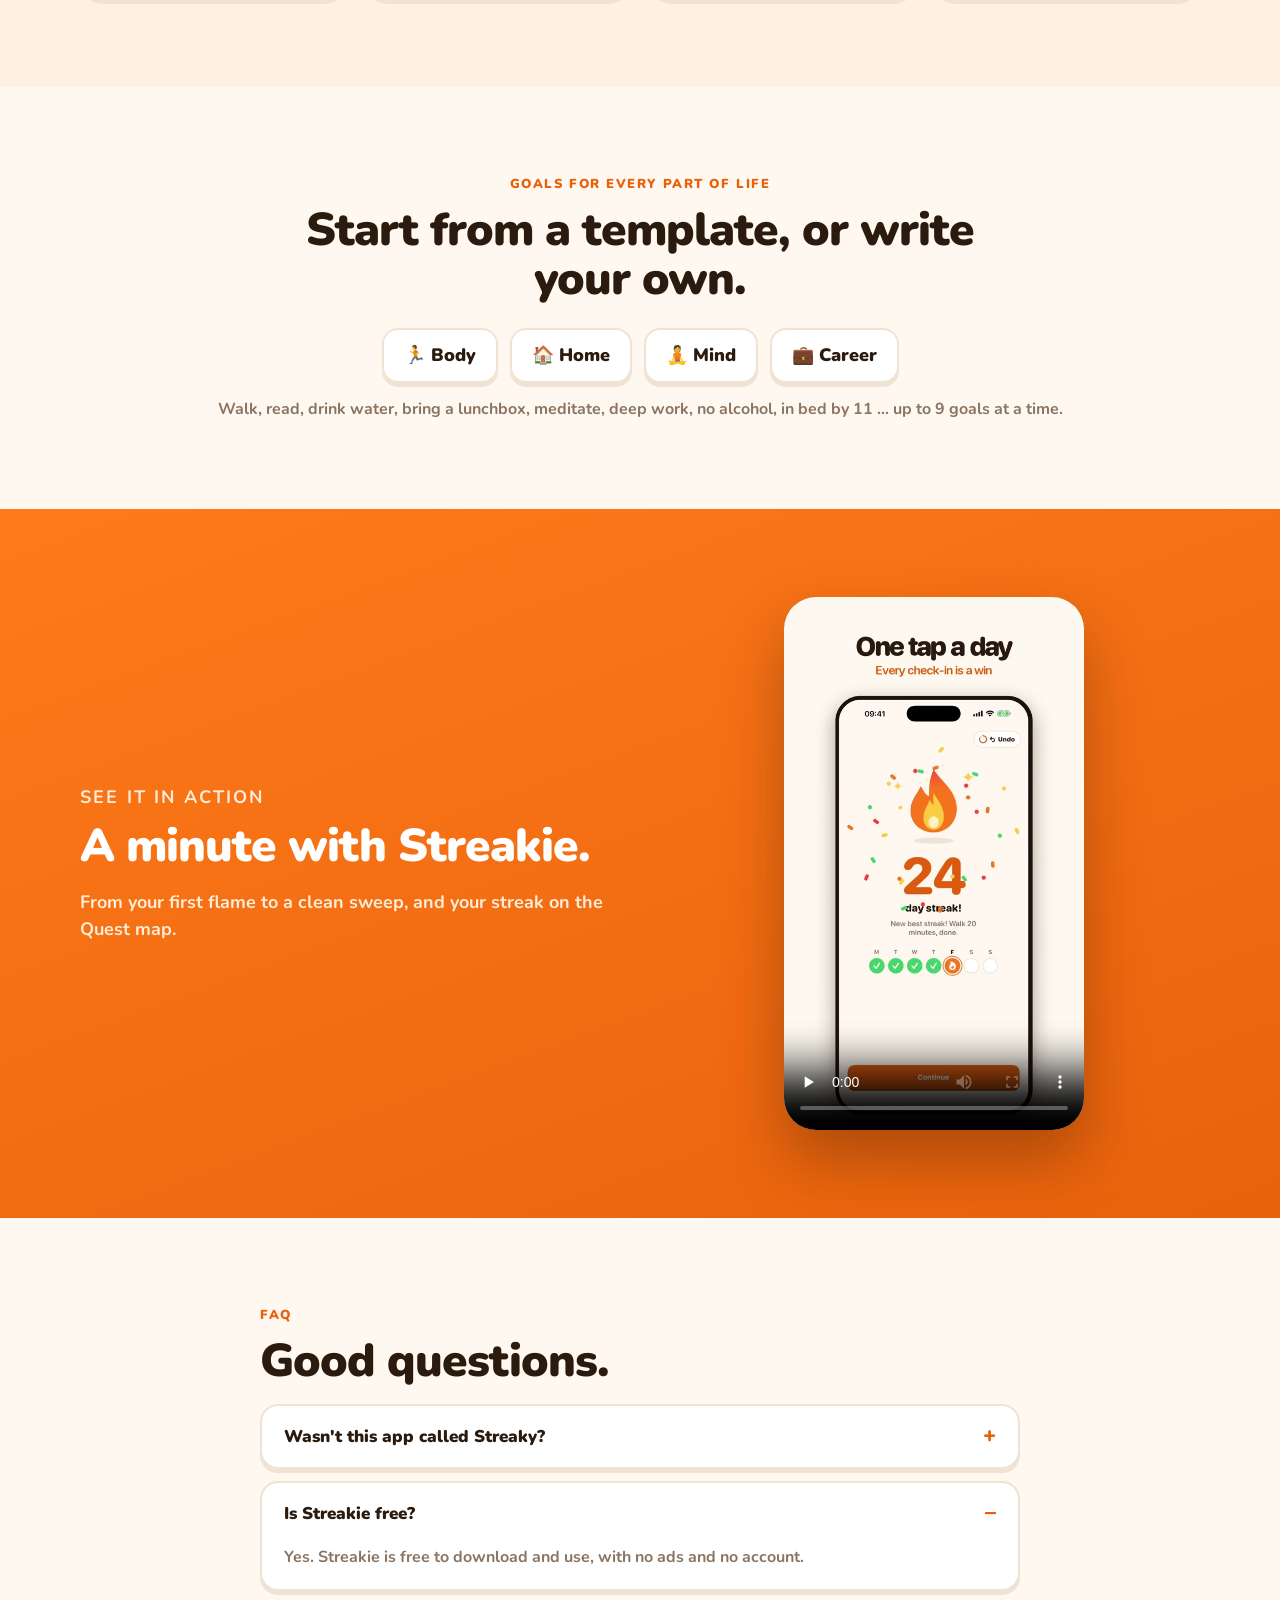
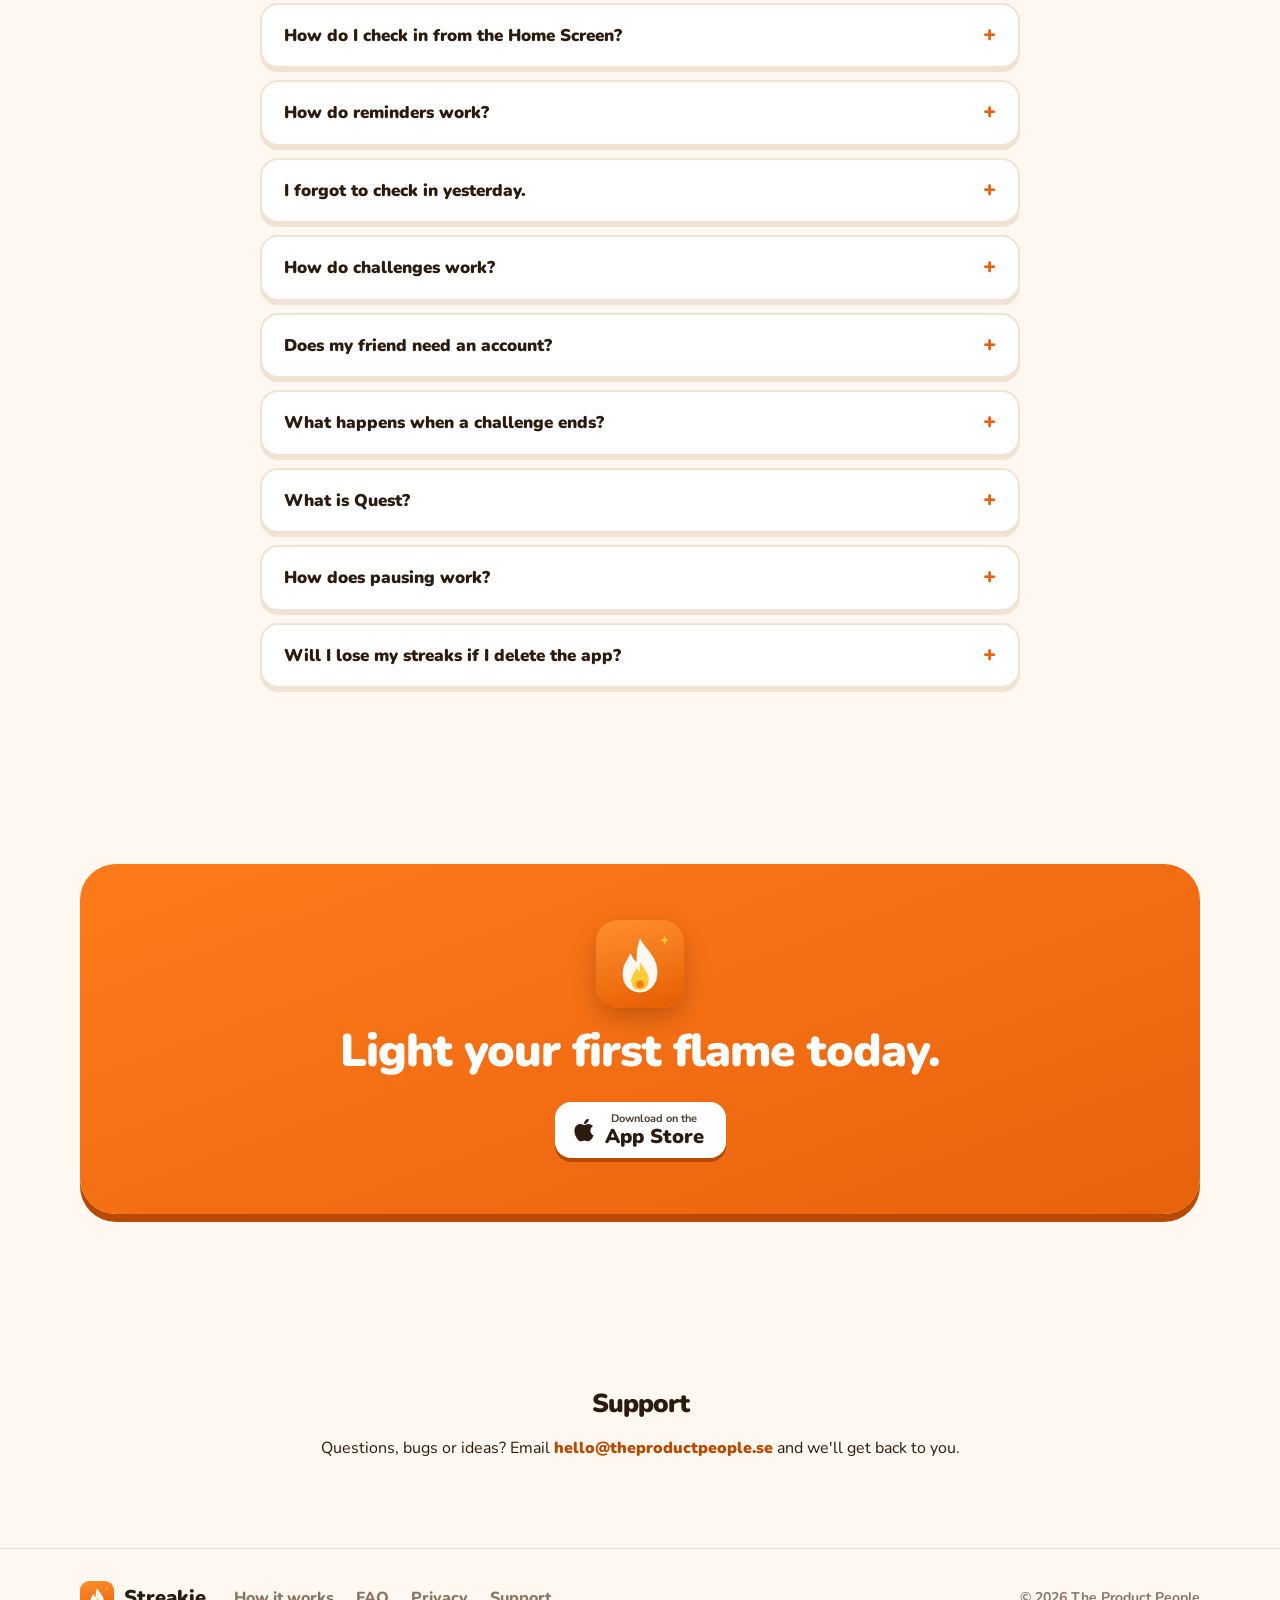
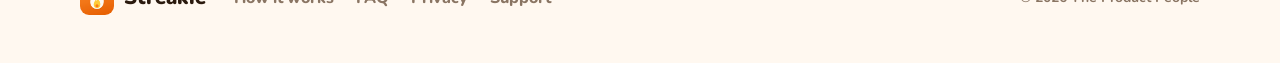
==== commit fd09f274: "Streakie 1.3: Friends (challenges and together), freezes, share cards; new screenshots; privacy poli" ====
--- a/index.html
+++ b/index.html
@@ -12,7 +12,7 @@
 <link rel="icon" href="assets/streaky-icon.png" />
 <link rel="preconnect" href="https://fonts.googleapis.com" />
 <link rel="stylesheet" href="https://fonts.googleapis.com/css2?family=Nunito:wght@600;700;800;900&display=swap" />
-<link rel="stylesheet" href="landing.css?v=4" />
+<link rel="stylesheet" href="landing.css?v=5" />
 </head>
 <body>
 
@@ -36,9 +36,9 @@
   <!-- Hero -->
   <section class="hero wrap">
     <div class="hero-copy">
-      <span class="pill">🔥 One tap a day</span>
+      <span class="pill">✨ New: challenge a friend</span>
       <h1>Keep every habit <span class="accent">alive</span>, one flame at a time.</h1>
-      <p class="lead">Streakie gives every habit a little flame. Check in once a day, keep your streaks going, and watch your days turn into a journey along a river.</p>
+      <p class="lead">Streakie gives every habit a little flame. Check in once a day, keep your streaks going, and watch your days turn into a journey along a river. Now with friends: challenge someone to keep a goal longest, or do it together.</p>
       <div class="cta-row">
         <a class="store" href="https://apps.apple.com/app/id6815227488" aria-label="Download on the App Store">
           <span class="apple" aria-hidden="true"></span>
@@ -54,7 +54,7 @@
       <div class="phone tilt-r"><img src="assets/shots/quest.jpg" alt="The Quest map: every day is a stepping stone on a river" /></div>
       <div class="float f1"><span class="fl">🔥</span><b>24</b> day streak</div>
       <div class="float f2"><span class="dot ok">✓</span>Walk 20 minutes</div>
-      <div class="float f3">🎁 Chest in 6 days</div>
+      <div class="float f3">⚔️ You 13 · Sara 12</div>
     </div>
   </section>
 
@@ -94,13 +94,29 @@
     <p class="eyebrow">Features</p>
     <h2>Your streak, as a journey.</h2>
     <div class="tabs" role="tablist">
-      <button role="tab" aria-selected="true" data-tab="quest">🗺️ Quest</button>
-      <button role="tab" aria-selected="false" data-tab="rest">🌙 Rest days</button>
+      <button role="tab" aria-selected="true" data-tab="friends">👯 Friends</button>
+      <button role="tab" aria-selected="false" data-tab="quest">🗺️ Quest</button>
+      <button role="tab" aria-selected="false" data-tab="rest">❄️ Freezes</button>
+      <button role="tab" aria-selected="false" data-tab="share">📤 Share</button>
       <button role="tab" aria-selected="false" data-tab="calendar">📅 Calendar</button>
       <button role="tab" aria-selected="false" data-tab="private">🔒 Private</button>
     </div>
     <div class="panels">
-      <div class="panel" data-panel="quest" role="tabpanel">
+      <div class="panel" data-panel="friends" role="tabpanel">
+        <div class="phone tilt-r"><img src="assets/shots/friends.jpg" alt="A friend's flame on your Quest river" loading="lazy" /></div>
+        <div class="panel-copy">
+          <h3>Challenge a friend. Or do it together.</h3>
+          <p>Pick any goal, with any setting, and send a link. You both start at 0 on the day your friend joins, and their flame stands on your river so you always see who's ahead.</p>
+          <ul class="ticks">
+            <li><b>Challenge:</b> the longest streak wins, 7 or 30 days or no end</li>
+            <li><b>Together:</b> every check-in adds a plank to your weekly bridge</li>
+            <li>Send cheers: Keep it lit, Nice one, Proud of you</li>
+            <li>When it ends, keep going together or carry on alone. Your streak is never reset</li>
+          </ul>
+          <p class="muted">Syncs through iCloud. Still no Streakie account.</p>
+        </div>
+      </div>
+      <div class="panel" data-panel="quest" role="tabpanel" hidden>
         <div class="phone tilt-l"><img src="assets/shots/quest.jpg" alt="The Quest map" loading="lazy" /></div>
         <div class="panel-copy">
           <h3>Every day is a stepping stone</h3>
@@ -108,20 +124,32 @@
           <ul class="ticks">
             <li>Open a chest at 7 days</li>
             <li>Trophies at 30, 50, 75 and 100</li>
+            <li>Perfect days glow gold</li>
             <li>Zoom out to see how far you've come</li>
           </ul>
           <p class="muted">Prefer a simple list? Turn Quest off in Settings.</p>
         </div>
       </div>
       <div class="panel" data-panel="rest" role="tabpanel" hidden>
-        <div class="phone tilt-r"><img src="assets/shots/rest.jpg" alt="Freeze, sick and pause days on the map" loading="lazy" /></div>
+        <div class="phone tilt-r"><img src="assets/shots/freeze.jpg" alt="Freezing a goal for today" loading="lazy" /></div>
         <div class="panel-copy">
           <h3>Life happens. Streaks survive.</h3>
-          <p>Vacation, a sick day or just a break? Pause a goal and your streak waits for you.</p>
-          <ul class="ticks">
-            <li>Mark a sick day and rest up</li>
-            <li>Earn freezes that save a missed day</li>
-            <li>Pauses end by themselves</li>
+          <p>Freeze a goal for today and it still counts as a streak day. Vacation, a sick day or a break? Pause it and your streak waits for you.</p>
+          <ul class="ticks">
+            <li>Earn a freeze at every level, freeze today or let it save a missed day</li>
+            <li>Changed your mind? Undo it</li>
+            <li>Mark a sick day and rest up; pauses end by themselves</li>
+          </ul>
+        </div>
+      </div>
+      <div class="panel" data-panel="share" role="tabpanel" hidden>
+        <div class="phone tilt-l"><img src="assets/shots/share.jpg" alt="Share Studio with Story-sized cards" loading="lazy" /></div>
+        <div class="panel-copy">
+          <h3>Share your streak</h3>
+          <p>Story-sized cards for your journey or a goal: your streak, your days since you started, or how close the next trophy is.</p>
+          <ul class="ticks">
+            <li>Swipe between four card styles</li>
+            <li>Add your own caption</li>
           </ul>
         </div>
       </div>
@@ -140,7 +168,7 @@
         <div class="phone tilt-r"><img src="assets/shots/night.jpg" alt="The Quest map at night" loading="lazy" /></div>
         <div class="panel-copy">
           <h3>Your habits stay on your phone</h3>
-          <p>No account, no ads, no tracking. Everything you enter is stored on your iPhone. Only anonymous usage statistics are sent, and you can switch them off.</p>
+          <p>No account, no ads, no tracking. Everything you enter is stored on your iPhone. Goals you share with friends sync through your own iCloud, and friends only see that goal, your first name and your check-ins. Only anonymous usage statistics are sent, and you can switch them off.</p>
           <a class="link" href="privacy.html">Read the privacy policy →</a>
         </div>
       </div>
@@ -195,6 +223,9 @@
     <details><summary>How do I check in from the Home Screen?</summary><p>Long-press your Home Screen, tap <b>Edit → Add Widget</b>, search for <b>Streakie</b> and add the small or medium widget. Tap a circle in the widget to check in.</p></details>
     <details><summary>How do reminders work?</summary><p>Streakie sends one evening check-in that lists everything still open, with a <b>Mark all done</b> button in the notification. Goals you only know the next day, like bedtime, get a morning check-in instead. Change the times in <b>Settings → Notifications</b>.</p></details>
     <details><summary>I forgot to check in yesterday.</summary><p>Open Streakie and use the <b>Log yesterday?</b> card at the top. For older days, open the goal, tap the day in its calendar and spend an edit.</p></details>
+    <details><summary>How do challenges work?</summary><p>Open a goal and tap the friends button, or tap <b>Start a challenge</b> on My goals. Choose <b>Challenge</b> (longest streak wins) or <b>Together</b> (count it as a team), then send the link. Day 1 is the day your friend joins, and you both start at 0. Your friend gets the same goal with the same setting.</p></details>
+    <details><summary>Does my friend need an account?</summary><p>No Streakie account, but both of you need Streakie on an iPhone signed in to iCloud. Shared goals sync through iCloud, and friends only see that goal, your first name and your check-ins.</p></details>
+    <details><summary>What happens when a challenge ends?</summary><p>You see who won, then choose: keep going together with no end date, place the medal on your journey, or start a rematch. Whatever you pick, your goal and its streak carry on.</p></details>
     <details><summary>What is Quest?</summary><p>A second view that shows your streak as a path of days along a river. Milestones give you edits and streak freezes. You can turn it off in <b>Settings → Quest</b>.</p></details>
     <details><summary>How does pausing work?</summary><p>Long-press a goal, or open it and tap <b>Pause this goal</b>. Choose vacation, sick or a break and how long it lasts; the pause ends by itself. Paused days never break a streak.</p></details>
     <details><summary>Will I lose my streaks if I delete the app?</summary><p>Yes. Your data lives only on your device, so deleting the app deletes your habits too.</p></details>
